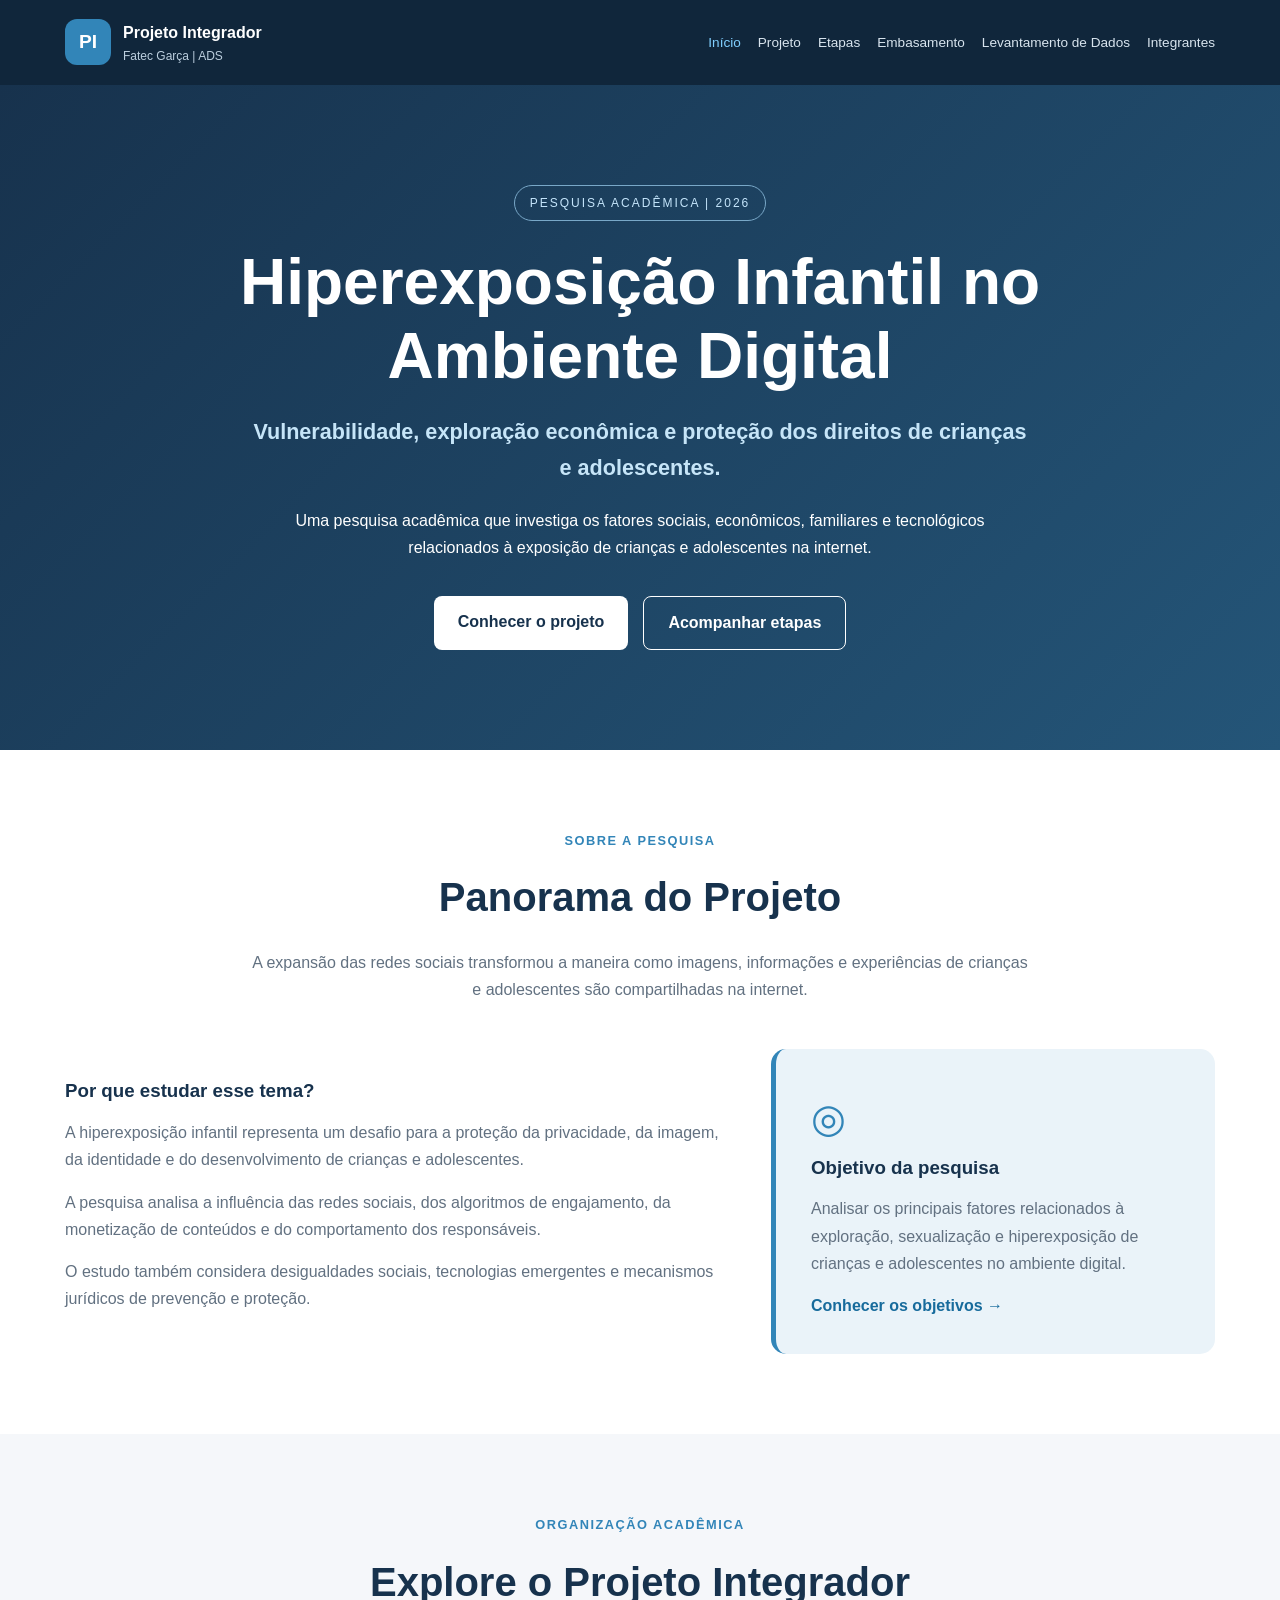
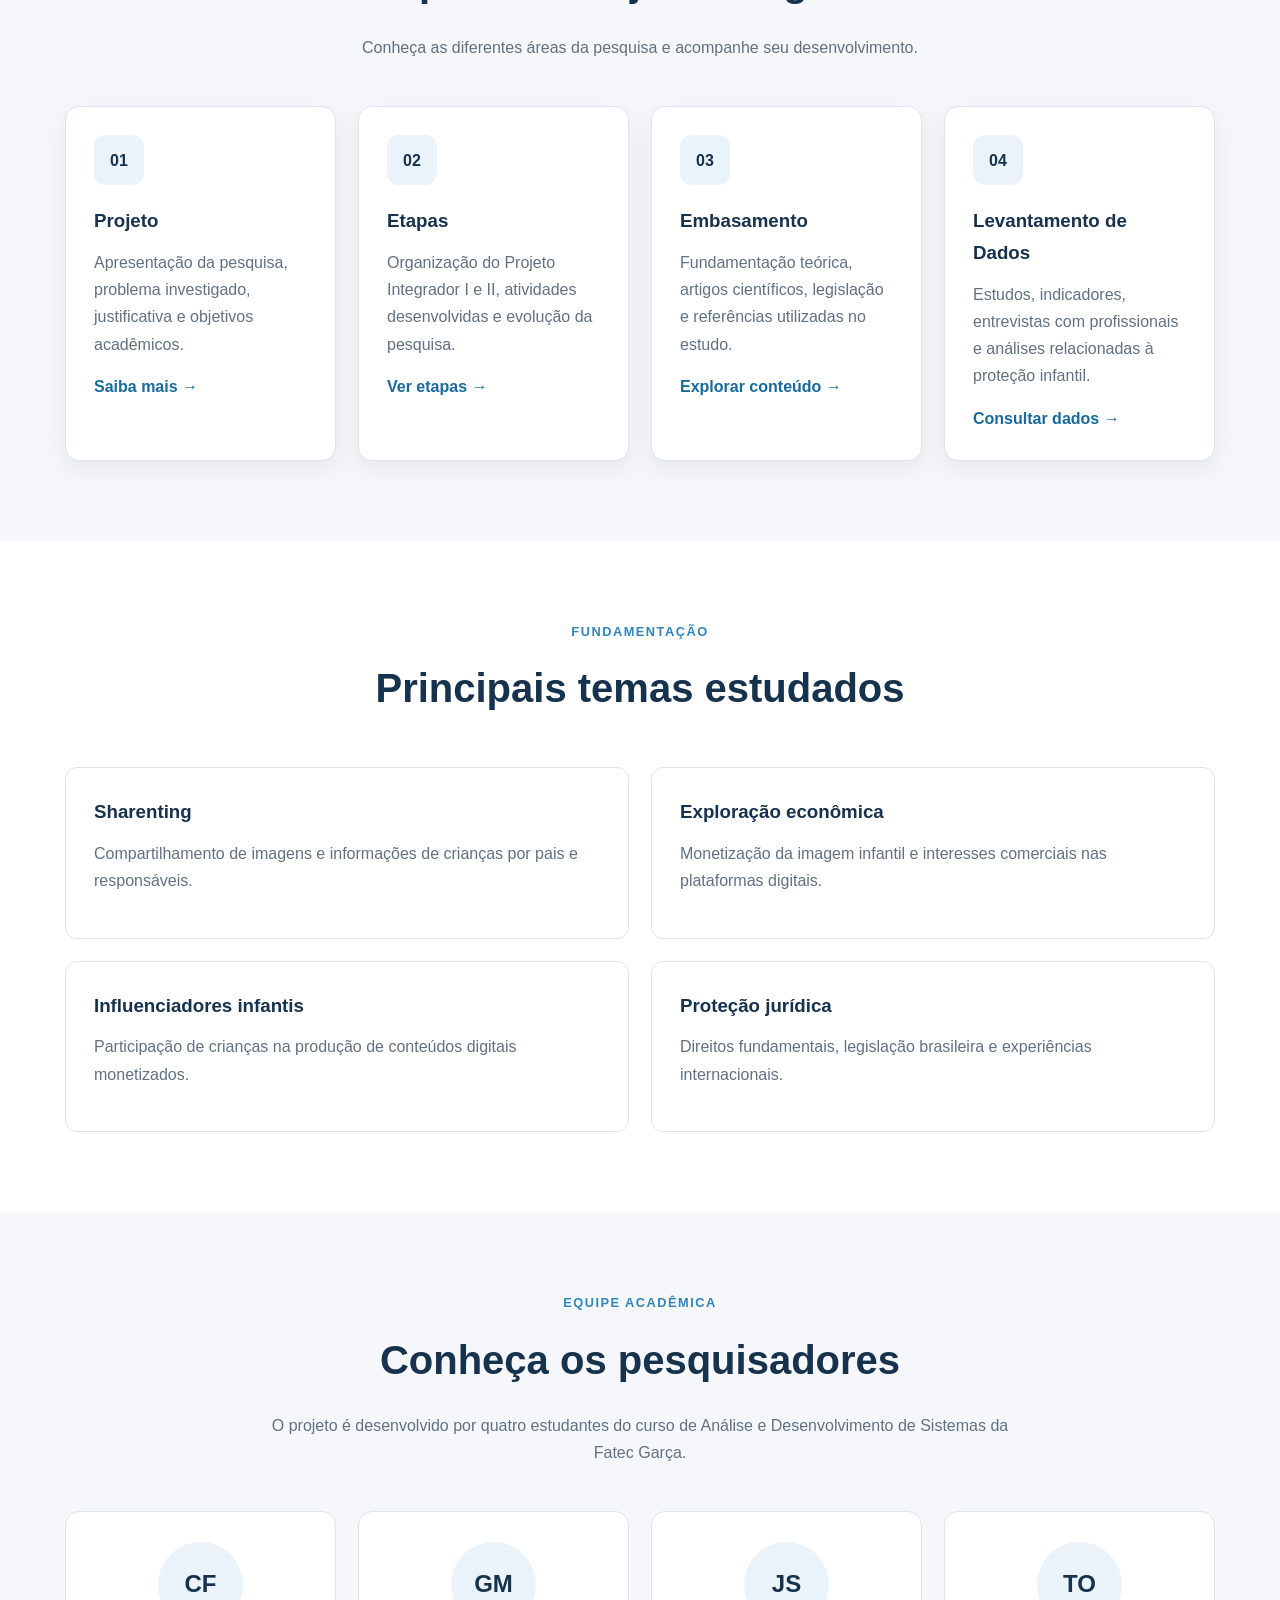
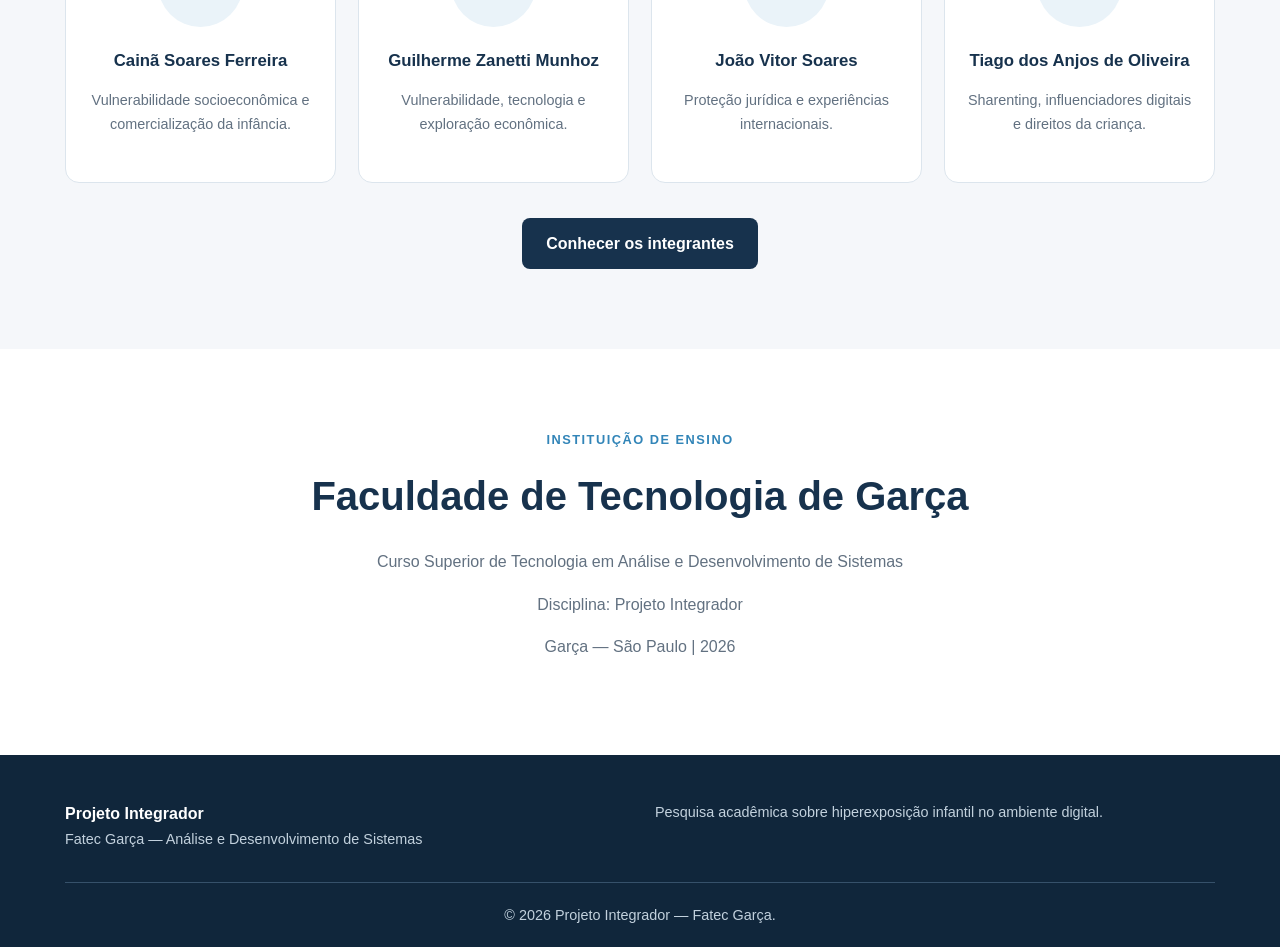
==== projeto-integrador/index.html @ b42295a3 "criação projeto PI" ====
<!DOCTYPE html>
<html lang="pt-BR">
<head>
    <meta charset="UTF-8">
    <meta name="viewport"
          content="width=device-width, initial-scale=1.0">

    <meta name="description"
          content="Projeto Integrador da Fatec Garça sobre hiperexposição infantil no ambiente digital, exploração econômica e proteção dos direitos de crianças e adolescentes.">

    <meta name="author"
          content="Grupo do Projeto Integrador - Fatec Garça">

    <title>Projeto Integrador | Fatec Garça</title>

    <link rel="stylesheet" href="css/estilo.css">
    <script src="js/script.js" defer></script>
</head>

<body>

    <!-- CABEÇALHO -->
    <header class="cabecalho">
        <div class="container cabecalho-conteudo">

            <a href="index.html" class="marca">
                <span class="marca-simbolo">PI</span>

                <span>
                    <strong>Projeto Integrador</strong>
                    <small>Fatec Garça | ADS</small>
                </span>
            </a>

            <button id="botao-menu"
                    class="botao-menu"
                    aria-label="Abrir menu"
                    aria-expanded="false"
                    aria-controls="menu-principal">
                ☰
            </button>

            <nav id="menu-principal"
                 class="navegacao"
                 aria-label="Navegação principal">

                <a href="index.html" class="ativo">Início</a>
                <a href="projeto.html">Projeto</a>
                <a href="etapas.html">Etapas</a>
                <a href="embasamento.html">Embasamento</a>
                <a href="dados.html">Levantamento de Dados</a>
                <a href="integrantes.html">Integrantes</a>

            </nav>
        </div>
    </header>

    <main>

        <!-- APRESENTAÇÃO PRINCIPAL -->
        <section class="hero">
            <div class="container hero-conteudo">

                <span class="etiqueta">
                    PESQUISA ACADÊMICA | 2026
                </span>

                <h1>
                    Hiperexposição Infantil
                    no Ambiente Digital
                </h1>

                <p class="hero-subtitulo">
                    Vulnerabilidade, exploração econômica
                    e proteção dos direitos de crianças
                    e adolescentes.
                </p>

                <p>
                    Uma pesquisa acadêmica que investiga
                    os fatores sociais, econômicos,
                    familiares e tecnológicos relacionados
                    à exposição de crianças e adolescentes
                    na internet.
                </p>

                <div class="hero-botoes">
                    <a href="projeto.html" class="botao botao-primario">
                        Conhecer o projeto
                    </a>

                    <a href="etapas.html" class="botao botao-secundario">
                        Acompanhar etapas
                    </a>
                </div>

            </div>
        </section>

        <!-- PANORAMA -->
        <section class="secao">
            <div class="container">

                <div class="secao-cabecalho">
                    <span class="secao-etiqueta">
                        SOBRE A PESQUISA
                    </span>

                    <h2>Panorama do Projeto</h2>

                    <p>
                        A expansão das redes sociais
                        transformou a maneira como imagens,
                        informações e experiências de
                        crianças e adolescentes são
                        compartilhadas na internet.
                    </p>
                </div>

                <div class="panorama">

                    <div class="panorama-texto">
                        <h3>Por que estudar esse tema?</h3>

                        <p>
                            A hiperexposição infantil
                            representa um desafio para a
                            proteção da privacidade,
                            da imagem, da identidade e
                            do desenvolvimento de crianças
                            e adolescentes.
                        </p>

                        <p>
                            A pesquisa analisa a influência
                            das redes sociais, dos algoritmos
                            de engajamento, da monetização
                            de conteúdos e do comportamento
                            dos responsáveis.
                        </p>

                        <p>
                            O estudo também considera
                            desigualdades sociais, tecnologias
                            emergentes e mecanismos jurídicos
                            de prevenção e proteção.
                        </p>
                    </div>

                    <aside class="destaque">
                        <span class="destaque-icone">◎</span>

                        <h3>Objetivo da pesquisa</h3>

                        <p>
                            Analisar os principais fatores
                            relacionados à exploração,
                            sexualização e hiperexposição
                            de crianças e adolescentes
                            no ambiente digital.
                        </p>

                        <a href="projeto.html">
                            Conhecer os objetivos →
                        </a>
                    </aside>

                </div>
            </div>
        </section>

        <!-- ÁREAS DO SITE -->
        <section class="secao secao-alternativa">
            <div class="container">

                <div class="secao-cabecalho">
                    <span class="secao-etiqueta">
                        ORGANIZAÇÃO ACADÊMICA
                    </span>

                    <h2>Explore o Projeto Integrador</h2>

                    <p>
                        Conheça as diferentes áreas
                        da pesquisa e acompanhe
                        seu desenvolvimento.
                    </p>
                </div>

                <div class="grade-cards">

                    <article class="card">
                        <div class="card-icone">01</div>

                        <h3>Projeto</h3>

                        <p>
                            Apresentação da pesquisa,
                            problema investigado,
                            justificativa e objetivos
                            acadêmicos.
                        </p>

                        <a href="projeto.html">
                            Saiba mais →
                        </a>
                    </article>

                    <article class="card">
                        <div class="card-icone">02</div>

                        <h3>Etapas</h3>

                        <p>
                            Organização do Projeto
                            Integrador I e II,
                            atividades desenvolvidas
                            e evolução da pesquisa.
                        </p>

                        <a href="etapas.html">
                            Ver etapas →
                        </a>
                    </article>

                    <article class="card">
                        <div class="card-icone">03</div>

                        <h3>Embasamento</h3>

                        <p>
                            Fundamentação teórica,
                            artigos científicos,
                            legislação e referências
                            utilizadas no estudo.
                        </p>

                        <a href="embasamento.html">
                            Explorar conteúdo →
                        </a>
                    </article>

                    <article class="card">
                        <div class="card-icone">04</div>

                        <h3>Levantamento de Dados</h3>

                        <p>
                            Estudos, indicadores,
                            entrevistas com profissionais
                            e análises relacionadas
                            à proteção infantil.
                        </p>

                        <a href="dados.html">
                            Consultar dados →
                        </a>
                    </article>

                </div>
            </div>
        </section>

        <!-- TEMAS DA PESQUISA -->
        <section class="secao">
            <div class="container">

                <div class="secao-cabecalho">
                    <span class="secao-etiqueta">
                        FUNDAMENTAÇÃO
                    </span>

                    <h2>Principais temas estudados</h2>
                </div>

                <div class="grade-temas">

                    <div class="tema">
                        <h3>Sharenting</h3>
                        <p>
                            Compartilhamento de imagens
                            e informações de crianças
                            por pais e responsáveis.
                        </p>
                    </div>

                    <div class="tema">
                        <h3>Exploração econômica</h3>
                        <p>
                            Monetização da imagem infantil
                            e interesses comerciais
                            nas plataformas digitais.
                        </p>
                    </div>

                    <div class="tema">
                        <h3>Influenciadores infantis</h3>
                        <p>
                            Participação de crianças
                            na produção de conteúdos
                            digitais monetizados.
                        </p>
                    </div>

                    <div class="tema">
                        <h3>Proteção jurídica</h3>
                        <p>
                            Direitos fundamentais,
                            legislação brasileira
                            e experiências internacionais.
                        </p>
                    </div>

                </div>
            </div>
        </section>

        <!-- INTEGRANTES -->
        <section class="secao secao-alternativa">
            <div class="container">

                <div class="secao-cabecalho">
                    <span class="secao-etiqueta">
                        EQUIPE ACADÊMICA
                    </span>

                    <h2>Conheça os pesquisadores</h2>

                    <p>
                        O projeto é desenvolvido por
                        quatro estudantes do curso
                        de Análise e Desenvolvimento
                        de Sistemas da Fatec Garça.
                    </p>
                </div>

                <div class="grade-integrantes">

                    <article class="integrante">
                        <div class="avatar">CF</div>
                        <h3>Cainã Soares Ferreira</h3>
                        <p>
                            Vulnerabilidade socioeconômica
                            e comercialização da infância.
                        </p>
                    </article>

                    <article class="integrante">
                        <div class="avatar">GM</div>
                        <h3>Guilherme Zanetti Munhoz</h3>
                        <p>
                            Vulnerabilidade, tecnologia
                            e exploração econômica.
                        </p>
                    </article>

                    <article class="integrante">
                        <div class="avatar">JS</div>
                        <h3>João Vitor Soares</h3>
                        <p>
                            Proteção jurídica e
                            experiências internacionais.
                        </p>
                    </article>

                    <article class="integrante">
                        <div class="avatar">TO</div>
                        <h3>Tiago dos Anjos de Oliveira</h3>
                        <p>
                            Sharenting, influenciadores
                            digitais e direitos da criança.
                        </p>
                    </article>

                </div>

                <div class="centro">
                    <a href="integrantes.html"
                       class="botao botao-escuro">
                        Conhecer os integrantes
                    </a>
                </div>

            </div>
        </section>

        <!-- INSTITUIÇÃO -->
        <section class="secao">
            <div class="container instituicao">

                <span class="secao-etiqueta">
                    INSTITUIÇÃO DE ENSINO
                </span>

                <h2>Faculdade de Tecnologia de Garça</h2>

                <p>
                    Curso Superior de Tecnologia em
                    Análise e Desenvolvimento de Sistemas
                </p>

                <p>
                    Disciplina: Projeto Integrador
                </p>

                <p>
                    Garça — São Paulo | 2026
                </p>

            </div>
        </section>

    </main>

    <!-- RODAPÉ -->
    <footer class="rodape">
        <div class="container rodape-conteudo">

            <div>
                <strong>Projeto Integrador</strong>
                <p>
                    Fatec Garça — Análise e
                    Desenvolvimento de Sistemas
                </p>
            </div>

            <div>
                <p>
                    Pesquisa acadêmica sobre
                    hiperexposição infantil
                    no ambiente digital.
                </p>
            </div>

        </div>

        <div class="container rodape-final">
            <p>
                © <span id="ano-atual">2026</span>
                Projeto Integrador — Fatec Garça.
            </p>
        </div>
    </footer>

</body>
</html>
---- projeto-integrador/css/estilo.css ----
/* =========================================
   PROJETO INTEGRADOR - FATEC GARÇA
   CSS PRINCIPAL
========================================= */

:root {
    --azul: #17324d;
    --azul-escuro: #10263b;
    --azul-claro: #eaf3f9;
    --destaque: #3285b8;
    --branco: #ffffff;
    --fundo: #f5f7fa;
    --texto: #253443;
    --cinza: #627181;
    --borda: #dce5ed;
    --sombra: 0 8px 25px rgba(0, 0, 0, .07);
}

* {
    margin: 0;
    padding: 0;
    box-sizing: border-box;
}

html {
    scroll-behavior: smooth;
}

body {
    font-family: Arial, Helvetica, sans-serif;
    background: var(--branco);
    color: var(--texto);
    line-height: 1.7;
}

a {
    text-decoration: none;
    color: inherit;
}

button {
    font: inherit;
}

.container {
    width: min(1150px, 92%);
    margin: 0 auto;
}

/* CABEÇALHO */

.cabecalho {
    background: var(--azul-escuro);
    color: var(--branco);
    position: sticky;
    top: 0;
    z-index: 100;
}

.cabecalho-conteudo {
    min-height: 85px;
    display: flex;
    align-items: center;
    justify-content: space-between;
    gap: 25px;
}

.marca {
    display: flex;
    align-items: center;
    gap: 12px;
}

.marca-simbolo {
    display: grid;
    place-items: center;
    width: 46px;
    height: 46px;
    background: var(--destaque);
    border-radius: 12px;
    font-weight: bold;
    font-size: 1.2rem;
}

.marca strong,
.marca small {
    display: block;
}

.marca small {
    color: #bbcede;
    font-size: .75rem;
}

.navegacao {
    display: flex;
    align-items: center;
    gap: 17px;
}

.navegacao a {
    font-size: .85rem;
    padding: 10px 0;
    color: #d8e4ee;
    transition: color .2s;
}

.navegacao a:hover,
.navegacao a.ativo {
    color: #80cfff;
}

.botao-menu {
    display: none;
    border: 0;
    background: transparent;
    color: white;
    font-size: 2rem;
    cursor: pointer;
}

/* HERO */

.hero {
    background: linear-gradient(
        135deg,
        #17324d,
        #245578
    );
    color: white;
    padding: 100px 0;
}

.hero-conteudo {
    max-width: 950px;
    text-align: center;
}

.etiqueta {
    display: inline-block;
    padding: 7px 15px;
    border: 1px solid #79a8c8;
    border-radius: 30px;
    color: #c5e5fb;
    font-size: .75rem;
    letter-spacing: 2px;
    margin-bottom: 25px;
}

.hero h1 {
    font-size: clamp(2.2rem, 5vw, 4rem);
    line-height: 1.15;
    margin-bottom: 20px;
}

.hero-subtitulo {
    font-size: 1.35rem;
    font-weight: bold;
    color: #c6e5f8;
    margin-bottom: 20px;
}

.hero p {
    max-width: 780px;
    margin: 0 auto 20px;
}

.hero-botoes {
    display: flex;
    justify-content: center;
    flex-wrap: wrap;
    gap: 15px;
    margin-top: 35px;
}

/* BOTÕES */

.botao {
    display: inline-block;
    padding: 12px 24px;
    border-radius: 8px;
    font-weight: bold;
    transition: .2s;
}

.botao:hover {
    transform: translateY(-3px);
}

.botao-primario {
    background: #ffffff;
    color: var(--azul);
}

.botao-secundario {
    border: 1px solid white;
    color: white;
}

.botao-escuro {
    background: var(--azul);
    color: white;
}

/* SEÇÕES */

.secao {
    padding: 80px 0;
}

.secao-alternativa {
    background: var(--fundo);
}

.secao-cabecalho {
    text-align: center;
    max-width: 780px;
    margin: 0 auto 45px;
}

.secao-etiqueta {
    display: block;
    color: var(--destaque);
    font-weight: bold;
    font-size: .8rem;
    letter-spacing: 1.5px;
    margin-bottom: 12px;
}

.secao h2 {
    color: var(--azul);
    font-size: clamp(1.8rem, 4vw, 2.5rem);
    margin-bottom: 18px;
}

.secao h3 {
    color: var(--azul);
    margin-bottom: 12px;
}

.secao p {
    color: var(--cinza);
    margin-bottom: 15px;
}

/* PANORAMA */

.panorama {
    display: grid;
    grid-template-columns: 1.5fr 1fr;
    gap: 40px;
    align-items: center;
}

.destaque {
    background: var(--azul-claro);
    padding: 35px;
    border-radius: 15px;
    border-left: 5px solid var(--destaque);
}

.destaque-icone {
    font-size: 2.5rem;
    color: var(--destaque);
}

.destaque a,
.card a {
    color: #176b9c;
    font-weight: bold;
}

/* CARDS */

.grade-cards {
    display: grid;
    grid-template-columns: repeat(4, 1fr);
    gap: 22px;
}

.card {
    background: white;
    border: 1px solid var(--borda);
    border-radius: 14px;
    padding: 28px;
    box-shadow: var(--sombra);
    transition: .2s;
}

.card:hover {
    transform: translateY(-5px);
}

.card-icone {
    display: grid;
    place-items: center;
    width: 50px;
    height: 50px;
    background: var(--azul-claro);
    color: var(--azul);
    border-radius: 12px;
    font-weight: bold;
    margin-bottom: 20px;
}

/* TEMAS */

.grade-temas {
    display: grid;
    grid-template-columns: repeat(2, 1fr);
    gap: 22px;
}

.tema {
    padding: 28px;
    border: 1px solid var(--borda);
    border-radius: 12px;
    background: white;
}

/* INTEGRANTES */

.grade-integrantes {
    display: grid;
    grid-template-columns: repeat(4, 1fr);
    gap: 22px;
}

.integrante {
    text-align: center;
    background: white;
    padding: 30px 20px;
    border-radius: 14px;
    border: 1px solid var(--borda);
}

.avatar {
    display: grid;
    place-items: center;
    width: 85px;
    height: 85px;
    margin: 0 auto 20px;
    background: var(--azul-claro);
    color: var(--azul);
    border-radius: 50%;
    font-size: 1.5rem;
    font-weight: bold;
}

.integrante h3 {
    font-size: 1.05rem;
}

.integrante p {
    font-size: .9rem;
}

.centro {
    text-align: center;
    margin-top: 35px;
}

/* INSTITUIÇÃO */

.instituicao {
    text-align: center;
}

/* RODAPÉ */

.rodape {
    background: var(--azul-escuro);
    color: white;
    padding: 45px 0 20px;
}

.rodape-conteudo {
    display: grid;
    grid-template-columns: 1fr 1fr;
    gap: 30px;
}

.rodape p {
    color: #c2d1dd;
    font-size: .9rem;
}

.rodape-final {
    border-top: 1px solid #36516a;
    margin-top: 30px;
    padding-top: 20px;
    text-align: center;
}

/* TABLETS */

@media (max-width: 1000px) {

    .botao-menu {
        display: block;
    }

    .navegacao {
        display: none;
        position: absolute;
        top: 85px;
        left: 0;
        right: 0;
        background: var(--azul-escuro);
        padding: 20px 4%;
        flex-direction: column;
        align-items: stretch;
    }

    .navegacao.aberto {
        display: flex;
    }

    .navegacao a {
        padding: 12px;
    }

    .grade-cards,
    .grade-integrantes {
        grid-template-columns: repeat(2, 1fr);
    }
}

/* CELULARES */

@media (max-width: 650px) {

    .hero {
        padding: 70px 0;
    }

    .hero-subtitulo {
        font-size: 1.1rem;
    }

    .secao {
        padding: 55px 0;
    }

    .panorama,
    .grade-cards,
    .grade-temas,
    .grade-integrantes,
    .rodape-conteudo {
        grid-template-columns: 1fr;
    }

    .destaque {
        padding: 25px;
    }

    .card,
    .tema {
        padding: 23px;
    }
}


/* =========================================
   PÁGINA PROJETO
========================================= */

/* TÍTULO INTERNO */

.pagina-hero {
    background: linear-gradient(
        135deg,
        #17324d,
        #245578
    );

    color: white;
    padding: 75px 0;
    text-align: center;
}

.pagina-hero h1 {
    font-size: clamp(2rem, 5vw, 3.2rem);
    margin-bottom: 15px;
}

.pagina-hero p {
    max-width: 700px;
    margin: 0 auto;
    color: #d5e5f0;
}

/* CONTEÚDO ACADÊMICO */

.conteudo-academico {
    max-width: 950px;
    margin: 0 auto;
}

.conteudo-academico h3 {
    font-size: 1.5rem;
    margin-bottom: 25px;
}

.conteudo-academico p {
    text-align: justify;
    margin-bottom: 20px;
    line-height: 1.9;
}

/* PROBLEMA DE PESQUISA */

.bloco-pesquisa {
    max-width: 950px;
    margin: 0 auto;
    padding: 40px;
    background: white;
    border-left: 5px solid var(--destaque);
    border-radius: 12px;
    box-shadow: var(--sombra);
}

.bloco-pesquisa p {
    color: var(--azul);
    font-size: 1.15rem;
    line-height: 1.9;
    font-weight: 500;
    margin: 0;
}

/* OBJETIVOS */

.objetivos-grid {
    display: grid;
    grid-template-columns: 1fr 1fr;
    gap: 25px;
}

.objetivo-card {
    background: white;
    padding: 35px;
    border: 1px solid var(--borda);
    border-radius: 14px;
    box-shadow: var(--sombra);
}

.objetivo-numero {
    display: inline-block;
    color: var(--destaque);
    font-size: 2rem;
    font-weight: bold;
    margin-bottom: 15px;
}

.objetivo-card h3 {
    margin-bottom: 18px;
}

.objetivo-card ul {
    padding-left: 22px;
}

.objetivo-card li {
    color: var(--cinza);
    margin-bottom: 12px;
    line-height: 1.7;
}

/* OBSERVAÇÃO */

.observacao-metodologia {
    margin-top: 25px;
    font-size: .9rem;
    font-style: italic;
    text-align: center;
}

/* RESPONSIVIDADE */

@media (max-width: 650px) {

    .pagina-hero {
        padding: 55px 0;
    }

    .conteudo-academico p {
        text-align: left;
    }

    .bloco-pesquisa {
        padding: 25px;
    }

    .bloco-pesquisa p {
        font-size: 1rem;
    }

    .objetivos-grid {
        grid-template-columns: 1fr;
    }

    .objetivo-card {
        padding: 25px;
    }
}


/* =========================================
   PÁGINA ETAPAS - PI 1 E PI 2
========================================= */

/* ABAS INTERATIVAS */

.abas-etapas {
    display: flex;
    justify-content: center;
    flex-wrap: wrap;
    gap: 15px;
    margin-bottom: 45px;
}

.aba-botao {
    padding: 15px 30px;
    border: 2px solid var(--borda);
    border-radius: 10px;
    background: white;
    color: var(--azul);
    font-weight: bold;
    cursor: pointer;
    transition: .2s;
}

.aba-botao:hover {
    border-color: var(--destaque);
}

.aba-botao.ativo {
    background: var(--azul);
    color: white;
    border-color: var(--azul);
}

.aba-botao:focus-visible {
    outline: 3px solid var(--destaque);
    outline-offset: 3px;
}

/* PAINÉIS */

.painel-etapa {
    animation: aparecer .3s ease;
}

.painel-etapa[hidden] {
    display: none;
}

@keyframes aparecer {
    from {
        opacity: 0;
        transform: translateY(8px);
    }

    to {
        opacity: 1;
        transform: translateY(0);
    }
}

/* INTRODUÇÃO DAS ETAPAS */

.etapa-introducao {
    max-width: 850px;
    margin-bottom: 40px;
}

.etapa-introducao h2 {
    margin-bottom: 15px;
}

/* CARDS */

.grade-etapas {
    display: grid;
    grid-template-columns: repeat(2, 1fr);
    gap: 25px;
}

.etapa-card {
    padding: 30px;
    background: white;
    border: 1px solid var(--borda);
    border-radius: 14px;
    box-shadow: var(--sombra);
}

.etapa-numero {
    display: inline-block;
    color: var(--destaque);
    font-size: 2rem;
    font-weight: bold;
    margin-bottom: 15px;
}

.etapa-card h3 {
    font-size: 1.2rem;
}

.etapa-status {
    display: inline-block;
    margin-top: 10px;
    padding: 7px 12px;
    background: #e7f4ed;
    color: #246343;
    border-radius: 6px;
    font-size: .8rem;
    font-weight: bold;
}

.etapa-status.planejado {
    background: #edf1f5;
    color: #4e6071;
}

/* DETALHES */

.etapa-detalhes {
    margin-top: 45px;
    padding: 35px;
    background: var(--azul-claro);
    border-radius: 14px;
}

.lista-etapas {
    padding-left: 22px;
    columns: 2;
    column-gap: 40px;
}

.lista-etapas li {
    margin-bottom: 14px;
    break-inside: avoid;
}

/* DOCUMENTOS */

.documentos-etapa {
    margin-top: 45px;
}

.documento-card {
    display: flex;
    justify-content: space-between;
    align-items: center;
    gap: 20px;
    margin-top: 20px;
    padding: 25px;
    background: white;
    border: 1px solid var(--borda);
    border-radius: 12px;
}

.documento-card p {
    margin: 5px 0 0;
}

.documento-situacao {
    color: var(--cinza);
    font-size: .85rem;
    white-space: nowrap;
}

/* LINKS */

.link-etapa {
    display: inline-block;
    margin-top: 10px;
    color: #176b9c;
    font-weight: bold;
}

.link-etapa:hover {
    text-decoration: underline;
}

/* RESPONSIVIDADE */

@media (max-width: 650px) {

    .abas-etapas {
        flex-direction: column;
    }

    .aba-botao {
        width: 100%;
    }

    .grade-etapas {
        grid-template-columns: 1fr;
    }

    .etapa-card,
    .etapa-detalhes {
        padding: 23px;
    }

    .lista-etapas {
        columns: 1;
    }

    .documento-card {
        flex-direction: column;
        align-items: flex-start;
    }

    .documento-situacao {
        white-space: normal;
    }
}


/* =========================================
   PÁGINA EMBASAMENTO TEÓRICO
========================================= */

/* CAMPO DE PESQUISA */

.pesquisa-embasamento {
    max-width: 650px;
    margin: 0 auto 25px;
}

.pesquisa-embasamento label {
    display: block;
    font-weight: bold;
    color: var(--azul);
    margin-bottom: 10px;
}

.pesquisa-embasamento input {
    width: 100%;
    padding: 15px 18px;
    border: 1px solid var(--borda);
    border-radius: 10px;
    font: inherit;
    background: white;
}

.pesquisa-embasamento input:focus {
    outline: 2px solid var(--destaque);
    outline-offset: 2px;
}

/* FILTROS */

.filtros-embasamento {
    display: flex;
    justify-content: center;
    flex-wrap: wrap;
    gap: 12px;
    margin-bottom: 40px;
}

.filtro-embasamento {
    padding: 10px 20px;
    background: white;
    border: 1px solid var(--borda);
    border-radius: 30px;
    color: var(--azul);
    cursor: pointer;
    font-weight: bold;
    transition: .2s;
}

.filtro-embasamento:hover {
    border-color: var(--destaque);
}

.filtro-embasamento.ativo {
    background: var(--azul);
    border-color: var(--azul);
    color: white;
}

/* CARDS DO EMBASAMENTO */

.grade-embasamento {
    display: grid;
    grid-template-columns: repeat(2, 1fr);
    gap: 25px;
}

.embasamento-card {
    display: flex;
    flex-direction: column;
    padding: 30px;
    background: white;
    border: 1px solid var(--borda);
    border-radius: 14px;
    box-shadow: var(--sombra);
    transition: transform .2s;
}

.embasamento-card:hover {
    transform: translateY(-4px);
}

.embasamento-card[hidden] {
    display: none;
}

.embasamento-categoria {
    display: inline-block;
    align-self: flex-start;
    padding: 6px 12px;
    background: var(--azul-claro);
    color: var(--azul);
    border-radius: 20px;
    font-size: .7rem;
    font-weight: bold;
    letter-spacing: 1px;
    margin-bottom: 20px;
}

.embasamento-card h3 {
    font-size: 1.25rem;
    line-height: 1.4;
    margin-bottom: 15px;
}

.embasamento-card p {
    margin-bottom: 15px;
}

.embasamento-autores {
    margin-top: auto;
    padding-top: 18px;
    border-top: 1px solid var(--borda);
    color: var(--cinza);
    font-size: .85rem;
}

.embasamento-responsavel {
    display: block;
    margin-top: 15px;
    color: var(--destaque);
    font-size: .85rem;
    font-weight: bold;
}

.sem-resultados {
    padding: 30px;
    text-align: center;
    color: var(--cinza);
}

.sem-resultados[hidden] {
    display: none;
}

/* REFERÊNCIAS */

.referencias-lista {
    max-width: 950px;
    margin: 0 auto;
}

.referencia-item {
    padding: 25px 0;
    border-bottom: 1px solid var(--borda);
}

.referencia-item h3 {
    font-size: 1.1rem;
    margin-bottom: 8px;
}

.referencia-item p {
    margin-bottom: 8px;
}

.referencia-item a {
    color: #176b9c;
    font-weight: bold;
}

.referencia-item a:hover {
    text-decoration: underline;
}

/* RESPONSIVIDADE */

@media (max-width: 650px) {

    .grade-embasamento {
        grid-template-columns: 1fr;
    }

    .embasamento-card {
        padding: 23px;
    }

    .filtros-embasamento {
        justify-content: flex-start;
    }

    .filtro-embasamento {
        padding: 9px 14px;
        font-size: .85rem;
    }
}
 
/* =========================================
   PÁGINA LEVANTAMENTO DE DADOS
========================================= */

/* INDICADORES */

.grade-indicadores {
    display: grid;
    grid-template-columns: repeat(3, 1fr);
    gap: 25px;
}

.indicador-card {
    padding: 30px;
    background: white;
    border: 1px solid var(--borda);
    border-radius: 14px;
    box-shadow: var(--sombra);
}

.indicador-valor {
    display: block;
    color: var(--destaque);
    font-size: 2.7rem;
    font-weight: bold;
    margin-bottom: 15px;
}

.indicador-card h3 {
    font-size: 1.1rem;
}

.indicador-card small {
    color: var(--cinza);
}

/* NOTAS CIENTÍFICAS */

.nota-cientifica {
    margin-top: 30px;
    padding: 20px;
    background: var(--azul-claro);
    border-left: 4px solid var(--destaque);
    border-radius: 8px;
    font-size: .9rem;
}

/* GRÁFICO */

.grafico-container {
    max-width: 950px;
    margin: 0 auto;
    padding: 35px;
    background: white;
    border: 1px solid var(--borda);
    border-radius: 15px;
    box-shadow: var(--sombra);
}

.grafico-container h3 {
    margin-bottom: 30px;
}

.grafico-item {
    margin-bottom: 30px;
}

.grafico-texto {
    display: flex;
    justify-content: space-between;
    gap: 15px;
    margin-bottom: 10px;
}

.grafico-texto strong {
    color: var(--azul);
}

.grafico-trilha {
    width: 100%;
    height: 24px;
    background: #e6edf3;
    border-radius: 20px;
    overflow: hidden;
}

.grafico-barra {
    width: 0;
    height: 100%;
    background: linear-gradient(
        90deg,
        var(--destaque),
        var(--azul)
    );
    border-radius: 20px;
    transition: width 1s ease;
}

.grafico-fonte {
    font-size: .85rem;
    margin-top: 20px;
}

/* TABELA */

.tabela-responsiva {
    overflow-x: auto;
    border: 1px solid var(--borda);
    border-radius: 12px;
}

.tabela-dados {
    width: 100%;
    min-width: 650px;
    border-collapse: collapse;
}

.tabela-dados caption {
    padding: 15px;
    font-weight: bold;
    text-align: left;
}

.tabela-dados th,
.tabela-dados td {
    padding: 18px;
    text-align: left;
    border-bottom: 1px solid var(--borda);
}

.tabela-dados th {
    background: var(--azul);
    color: white;
}

.tabela-dados tbody tr:nth-child(even) {
    background: var(--fundo);
}

/* FILTROS DAS ENTREVISTAS */

.filtros-entrevistas {
    display: flex;
    justify-content: center;
    flex-wrap: wrap;
    gap: 12px;
    margin-bottom: 35px;
}

.filtro-entrevista {
    padding: 11px 20px;
    border: 1px solid var(--borda);
    border-radius: 25px;
    background: white;
    color: var(--azul);
    font-weight: bold;
    cursor: pointer;
}

.filtro-entrevista:hover {
    border-color: var(--destaque);
}

.filtro-entrevista.ativo {
    background: var(--azul);
    border-color: var(--azul);
    color: white;
}

/* CARDS DAS ENTREVISTAS */

.grade-entrevistas {
    display: grid;
    grid-template-columns: repeat(3, 1fr);
    gap: 25px;
}

.entrevista-card {
    padding: 28px;
    background: white;
    border: 1px solid var(--borda);
    border-radius: 14px;
    box-shadow: var(--sombra);
}

.entrevista-card[hidden] {
    display: none;
}

.entrevista-tipo {
    display: block;
    color: var(--destaque);
    font-size: .75rem;
    font-weight: bold;
    letter-spacing: 1px;
    margin-bottom: 15px;
}

.entrevista-card h4 {
    margin: 20px 0 10px;
    color: var(--azul);
}

.entrevista-card ul {
    padding-left: 20px;
}

.entrevista-card li {
    margin-bottom: 8px;
    color: var(--cinza);
}

.entrevista-situacao {
    margin-top: 25px;
    padding-top: 15px;
    border-top: 1px solid var(--borda);
    font-size: .85rem;
    font-weight: bold;
}

/* RESULTADOS */

.resultados-pendentes {
    max-width: 750px;
    margin: 0 auto;
    padding: 45px;
    background: var(--fundo);
    border: 1px dashed var(--borda);
    border-radius: 15px;
    text-align: center;
}

.resultados-icone {
    font-size: 3rem;
    margin-bottom: 20px;
}

.resultados-pendentes .botao {
    margin-top: 15px;
}

/* RESPONSIVIDADE */

@media (max-width: 1000px) {

    .grade-indicadores,
    .grade-entrevistas {
        grid-template-columns: repeat(2, 1fr);
    }
}

@media (max-width: 650px) {

    .grade-indicadores,
    .grade-entrevistas {
        grid-template-columns: 1fr;
    }

    .indicador-card,
    .entrevista-card,
    .grafico-container {
        padding: 23px;
    }

    .indicador-valor {
        font-size: 2.3rem;
    }

    .grafico-texto {
        font-size: .9rem;
    }

    .resultados-pendentes {
        padding: 25px;
    }
}


/* ==========================================
   FICHA DE IDENTIFICAÇÃO DA ENTREVISTA
========================================== */

.ficha-entrevista {
    margin: 20px 0;
    padding: 20px;
    background: var(--azul-claro);
    border: 1px solid var(--borda);
    border-radius: 10px;
}

.ficha-entrevista h4 {
    color: var(--azul);
    margin: 0 0 15px;
    font-size: 1rem;
}

.ficha-entrevista dl {
    display: grid;
    grid-template-columns: 110px minmax(0, 1fr);
    gap: 10px;
    font-size: .9rem;
    line-height: 1.6;
}

.ficha-entrevista dt {
    font-weight: 700;
    color: var(--azul);
}

.ficha-entrevista dd {
    margin: 0;
    overflow-wrap: anywhere;
}

/* ==========================================
   ANÁLISE EXPANSÍVEL DA ENTREVISTA
========================================== */

.entrevista-detalhes {
    margin-top: 20px;
    border: 1px solid var(--borda);
    border-radius: 10px;
    overflow: hidden;
}

.entrevista-detalhes summary {
    padding: 15px;
    background: var(--azul-claro);
    color: var(--azul);
    font-weight: 700;
    cursor: pointer;
    transition: background .2s;
}

.entrevista-detalhes summary:hover {
    background: #dcecf6;
}

.entrevista-detalhes summary:focus-visible {
    outline: 3px solid var(--destaque);
    outline-offset: -3px;
}

.entrevista-conteudo {
    padding: 20px;
}

.entrevista-conteudo h4 {
    color: var(--azul);
    margin: 20px 0 10px;
    font-size: 1rem;
}

.entrevista-conteudo h4:first-child {
    margin-top: 0;
}

.entrevista-conteudo p {
    font-size: .9rem;
    line-height: 1.7;
    margin-bottom: 15px;
}

/* ==========================================
   ANÁLISE DOS RESULTADOS
========================================== */

.analise-pesquisa {
    max-width: 950px;
    margin: 0 auto;
    padding: 35px;
    background: var(--branco);
    border: 1px solid var(--borda);
    border-radius: 14px;
    box-shadow: var(--sombra);
}

.analise-pesquisa h3 {
    color: var(--azul);
    font-size: 1.3rem;
    margin-bottom: 20px;
}

.analise-pesquisa p {
    line-height: 1.8;
    margin-bottom: 16px;
}

/* ==========================================
   RESPONSIVIDADE
========================================== */

@media (max-width: 650px) {

    .ficha-entrevista {
        padding: 16px;
    }

    .ficha-entrevista dl {
        grid-template-columns: 1fr;
        gap: 4px;
    }

    .ficha-entrevista dd {
        margin-bottom: 10px;
    }

    .entrevista-conteudo {
        padding: 15px;
    }

    .analise-pesquisa {
        padding: 23px;
    }

    .analise-pesquisa h3 {
        font-size: 1.15rem;
    }

}
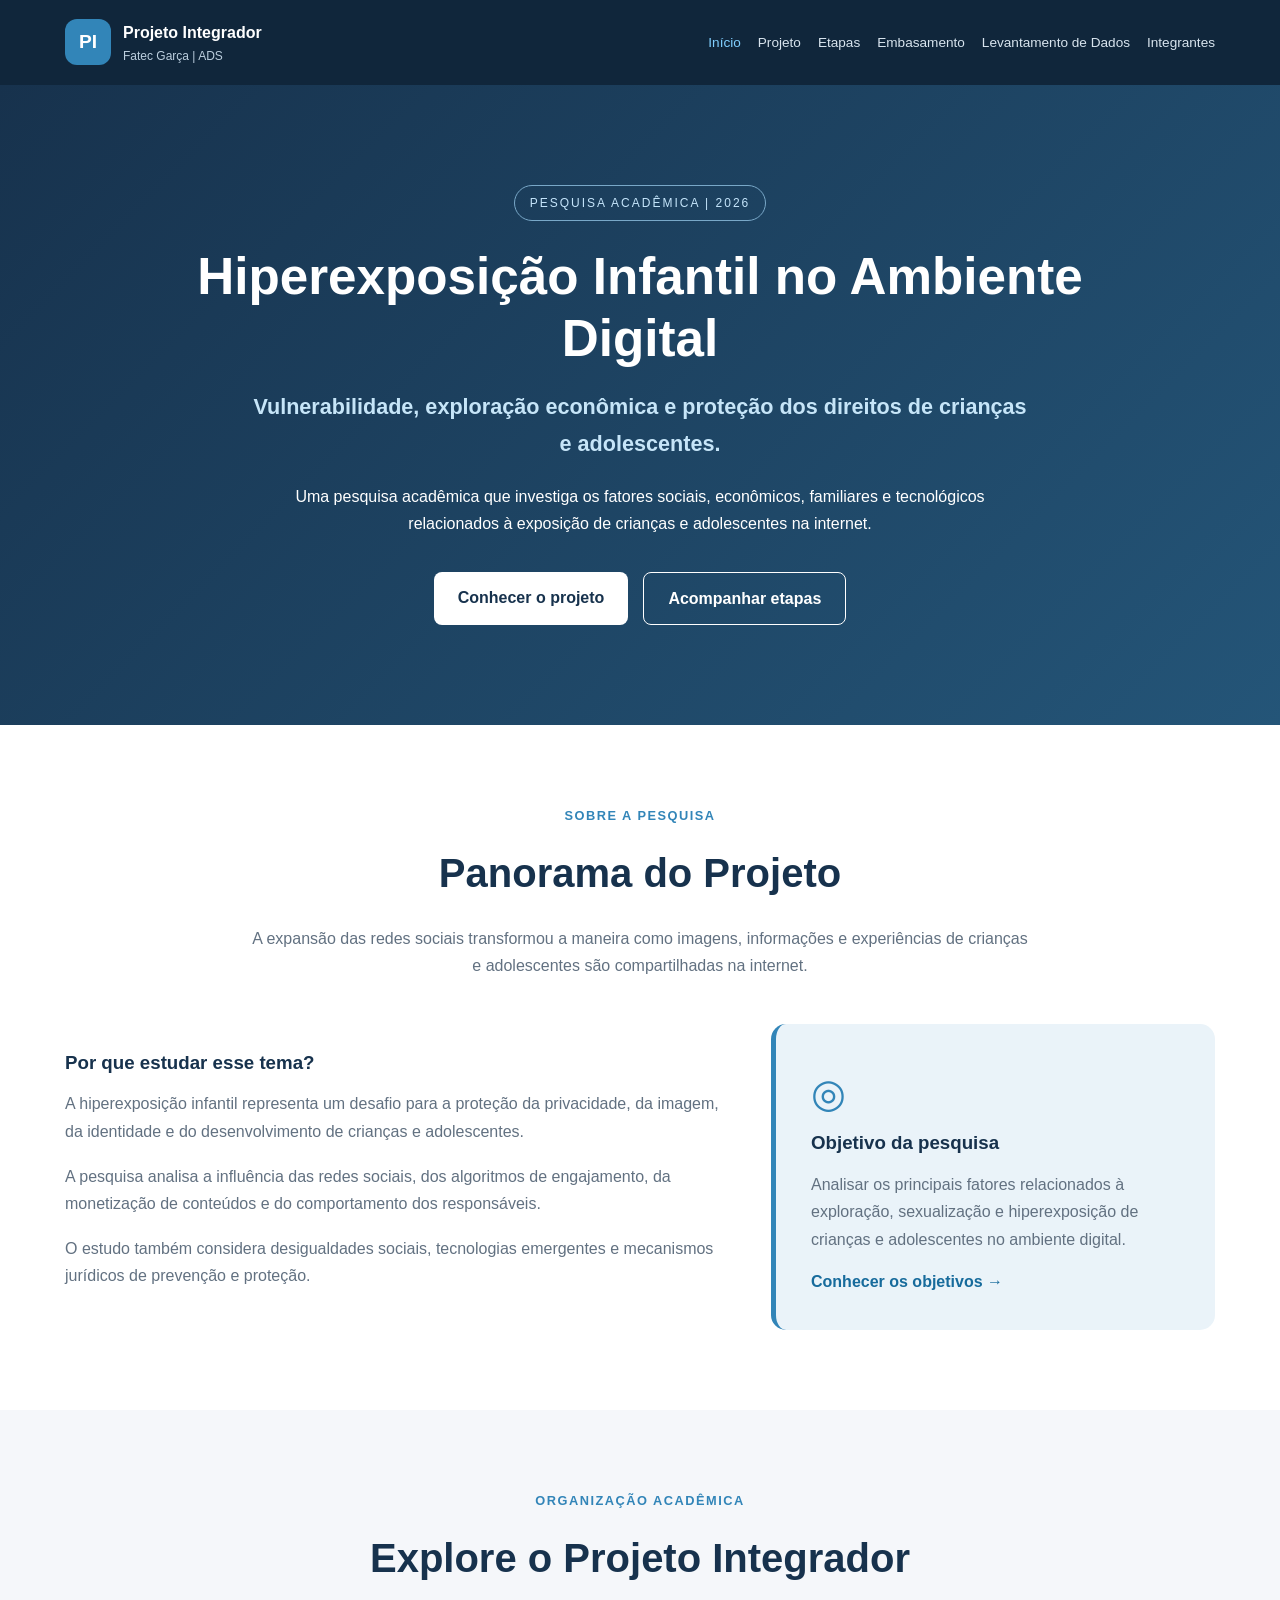
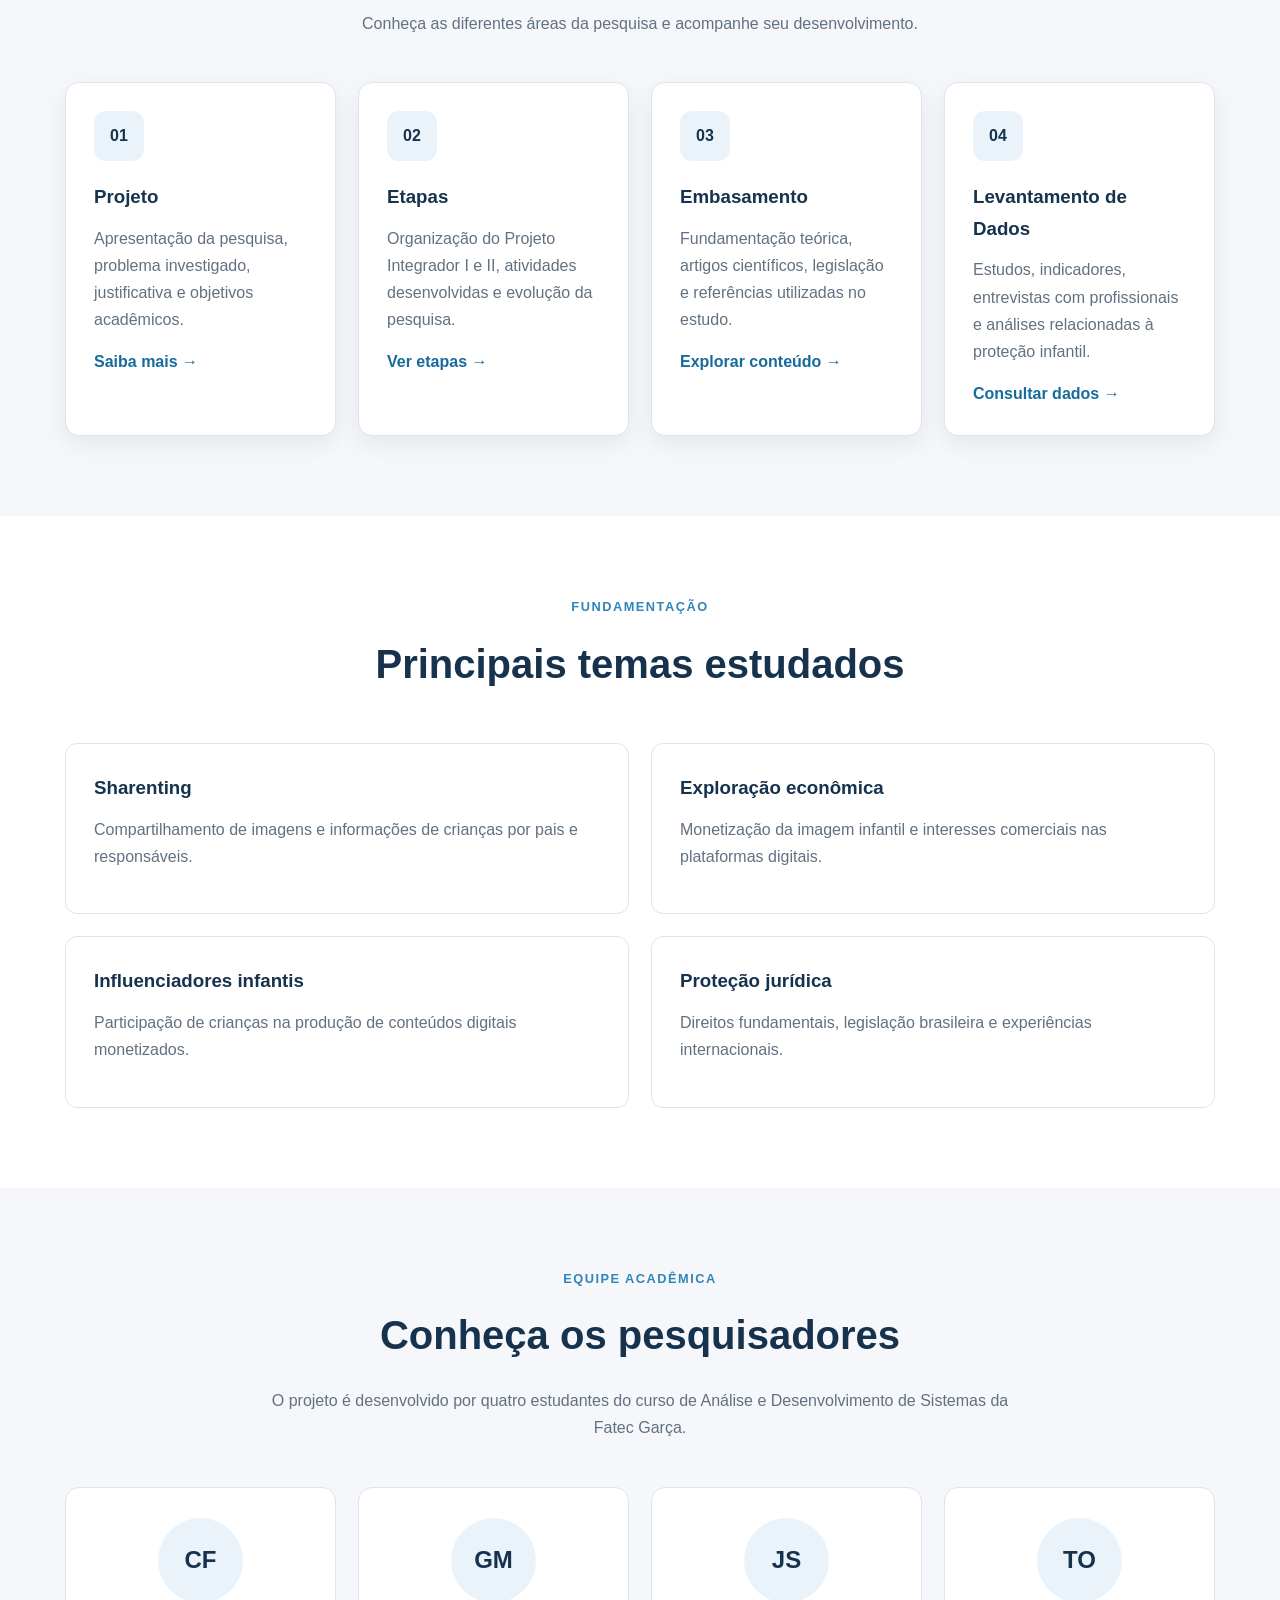
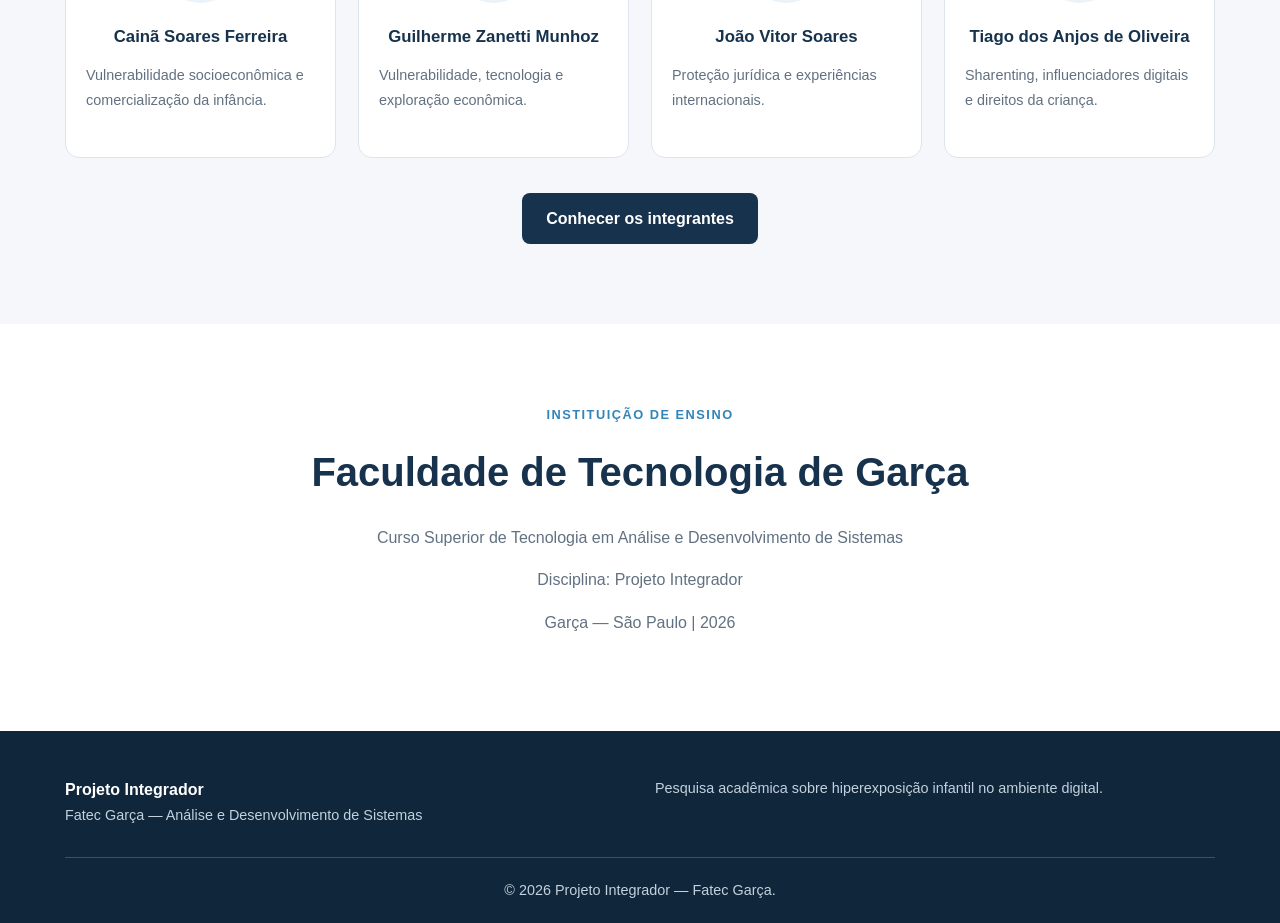
==== commit da40116a: "MELHORIAS" ====
--- a/projeto-integrador/index.html
+++ b/projeto-integrador/index.html
@@ -1,4 +1,3 @@
-
 <!DOCTYPE html>
 <html lang="pt-BR">
 <head>
@@ -444,4 +443,4 @@
     </footer>
 
 </body>
-</html>
+</html>
--- a/projeto-integrador/css/estilo.css
+++ b/projeto-integrador/css/estilo.css
@@ -1,9 +1,10 @@
 
-/* =========================================
+/* ==========================================
    PROJETO INTEGRADOR - FATEC GARÇA
-   CSS PRINCIPAL
-========================================= */
-
+   CSS PRINCIPAL - VERSÃO CORRIGIDA
+========================================== */
+
+/* CONFIGURAÇÕES GERAIS */
 :root {
     --azul: #17324d;
     --azul-escuro: #10263b;
@@ -43,13 +44,30 @@
     font: inherit;
 }
 
+img {
+    max-width: 100%;
+    height: auto;
+}
+
+[hidden] {
+    display: none !important;
+}
+
 .container {
     width: min(1150px, 92%);
     margin: 0 auto;
 }
 
-/* CABEÇALHO */
-
+a:focus-visible,
+button:focus-visible,
+input:focus-visible {
+    outline: 3px solid var(--destaque);
+    outline-offset: 3px;
+}
+
+/* ==========================================
+   CABEÇALHO
+========================================== */
 .cabecalho {
     background: var(--azul-escuro);
     color: var(--branco);
@@ -120,15 +138,20 @@
     cursor: pointer;
 }
 
-/* HERO */
-
-.hero {
+/* ==========================================
+   HERO - TODAS AS PÁGINAS
+========================================== */
+.hero,
+.pagina-hero {
     background: linear-gradient(
         135deg,
         #17324d,
         #245578
     );
     color: white;
+}
+
+.hero {
     padding: 100px 0;
 }
 
@@ -148,9 +171,11 @@
     margin-bottom: 25px;
 }
 
-.hero h1 {
-    font-size: clamp(2.2rem, 5vw, 4rem);
-    line-height: 1.15;
+/* TÍTULOS PADRONIZADOS */
+.hero h1,
+.pagina-hero h1 {
+    font-size: clamp(2rem, 5vw, 3.2rem);
+    line-height: 1.2;
     margin-bottom: 20px;
 }
 
@@ -174,8 +199,20 @@
     margin-top: 35px;
 }
 
-/* BOTÕES */
-
+.pagina-hero {
+    padding: 75px 0;
+    text-align: center;
+}
+
+.pagina-hero p {
+    max-width: 700px;
+    margin: 0 auto;
+    color: #d5e5f0;
+}
+
+/* ==========================================
+   BOTÕES
+========================================== */
 .botao {
     display: inline-block;
     padding: 12px 24px;
@@ -189,7 +226,7 @@
 }
 
 .botao-primario {
-    background: #ffffff;
+    background: white;
     color: var(--azul);
 }
 
@@ -203,8 +240,9 @@
     color: white;
 }
 
-/* SEÇÕES */
-
+/* ==========================================
+   SEÇÕES
+========================================== */
 .secao {
     padding: 80px 0;
 }
@@ -244,8 +282,18 @@
     margin-bottom: 15px;
 }
 
-/* PANORAMA */
-
+.centro {
+    text-align: center;
+    margin-top: 35px;
+}
+
+.instituicao {
+    text-align: center;
+}
+
+/* ==========================================
+   PANORAMA
+========================================== */
 .panorama {
     display: grid;
     grid-template-columns: 1.5fr 1fr;
@@ -266,13 +314,24 @@
 }
 
 .destaque a,
-.card a {
+.card a,
+.panorama-texto a {
     color: #176b9c;
     font-weight: bold;
 }
 
-/* CARDS */
-
+.panorama-texto {
+    max-width: 950px;
+    margin: 0 auto;
+}
+
+.panorama-texto p {
+    margin-bottom: 18px;
+}
+
+/* ==========================================
+   CARDS
+========================================== */
 .grade-cards {
     display: grid;
     grid-template-columns: repeat(4, 1fr);
@@ -304,8 +363,6 @@
     margin-bottom: 20px;
 }
 
-/* TEMAS */
-
 .grade-temas {
     display: grid;
     grid-template-columns: repeat(2, 1fr);
@@ -319,8 +376,9 @@
     background: white;
 }
 
-/* INTEGRANTES */
-
+/* ==========================================
+   INTEGRANTES
+========================================== */
 .grade-integrantes {
     display: grid;
     grid-template-columns: repeat(4, 1fr);
@@ -333,6 +391,22 @@
     padding: 30px 20px;
     border-radius: 14px;
     border: 1px solid var(--borda);
+}
+
+.foto-integrante-container {
+    width: 112px;
+    height: 112px;
+    margin: 0 auto 22px;
+    display: grid;
+    place-items: center;
+}
+
+.foto-integrante {
+    width: 112px;
+    height: 112px;
+    object-fit: cover;
+    border-radius: 50%;
+    border: 3px solid var(--azul-claro);
 }
 
 .avatar {
@@ -348,27 +422,785 @@
     font-weight: bold;
 }
 
+.foto-integrante-container .avatar {
+    width: 112px;
+    height: 112px;
+    margin: 0;
+}
+
 .integrante h3 {
     font-size: 1.05rem;
 }
 
 .integrante p {
     font-size: .9rem;
-}
-
-.centro {
+    text-align: left;
+}
+
+.integrante p strong {
+    color: var(--azul);
+}
+
+/* ==========================================
+   PÁGINA PROJETO
+========================================== */
+.conteudo-academico {
+    max-width: 950px;
+    margin: 0 auto;
+}
+
+.conteudo-academico h3 {
+    font-size: 1.5rem;
+    margin-bottom: 25px;
+}
+
+.conteudo-academico p {
+    text-align: justify;
+    margin-bottom: 20px;
+    line-height: 1.9;
+}
+
+.bloco-pesquisa {
+    max-width: 950px;
+    margin: 0 auto;
+    padding: 40px;
+    background: white;
+    border-left: 5px solid var(--destaque);
+    border-radius: 12px;
+    box-shadow: var(--sombra);
+}
+
+.bloco-pesquisa p {
+    color: var(--azul);
+    font-size: 1.15rem;
+    line-height: 1.9;
+    font-weight: 500;
+    margin: 0;
+}
+
+.objetivos-grid {
+    display: grid;
+    grid-template-columns: 1fr 1fr;
+    gap: 25px;
+}
+
+.objetivo-card {
+    background: white;
+    padding: 35px;
+    border: 1px solid var(--borda);
+    border-radius: 14px;
+    box-shadow: var(--sombra);
+}
+
+.objetivo-numero {
+    display: inline-block;
+    color: var(--destaque);
+    font-size: 2rem;
+    font-weight: bold;
+    margin-bottom: 15px;
+}
+
+.objetivo-card h3 {
+    margin-bottom: 18px;
+}
+
+.objetivo-card ul {
+    padding-left: 22px;
+}
+
+.objetivo-card li {
+    color: var(--cinza);
+    margin-bottom: 12px;
+    line-height: 1.7;
+}
+
+.observacao-metodologia {
+    margin-top: 25px;
+    font-size: .9rem;
+    font-style: italic;
     text-align: center;
-    margin-top: 35px;
-}
-
-/* INSTITUIÇÃO */
-
-.instituicao {
+}
+
+/* ==========================================
+   PÁGINA ETAPAS - PI I E PI II
+========================================== */
+.abas-etapas {
+    display: flex;
+    justify-content: center;
+    flex-wrap: wrap;
+    gap: 15px;
+    margin-bottom: 45px;
+}
+
+.aba-botao {
+    padding: 15px 30px;
+    border: 2px solid var(--borda);
+    border-radius: 10px;
+    background: white;
+    color: var(--azul);
+    font-weight: bold;
+    cursor: pointer;
+    transition: .2s;
+}
+
+.aba-botao:hover {
+    border-color: var(--destaque);
+}
+
+.aba-botao.ativo {
+    background: var(--azul);
+    color: white;
+    border-color: var(--azul);
+}
+
+.painel-etapa {
+    animation: aparecer .3s ease;
+}
+
+.painel-etapa[hidden] {
+    display: none;
+}
+
+@keyframes aparecer {
+    from {
+        opacity: 0;
+        transform: translateY(8px);
+    }
+
+    to {
+        opacity: 1;
+        transform: translateY(0);
+    }
+}
+
+.etapa-introducao {
+    max-width: 850px;
+    margin-bottom: 40px;
+}
+
+.etapa-introducao h2 {
+    margin-bottom: 15px;
+}
+
+.grade-etapas {
+    display: grid;
+    grid-template-columns: repeat(2, 1fr);
+    gap: 25px;
+}
+
+.etapa-card {
+    padding: 30px;
+    background: white;
+    border: 1px solid var(--borda);
+    border-radius: 14px;
+    box-shadow: var(--sombra);
+}
+
+.etapa-numero {
+    display: inline-block;
+    color: var(--destaque);
+    font-size: 2rem;
+    font-weight: bold;
+    margin-bottom: 15px;
+}
+
+.etapa-card h3 {
+    font-size: 1.2rem;
+}
+
+.etapa-status {
+    display: inline-block;
+    margin-top: 10px;
+    padding: 7px 12px;
+    background: #e7f4ed;
+    color: #246343;
+    border-radius: 6px;
+    font-size: .8rem;
+    font-weight: bold;
+}
+
+.etapa-status.planejado {
+    background: #edf1f5;
+    color: #4e6071;
+}
+
+.etapa-detalhes {
+    margin-top: 45px;
+    padding: 35px;
+    background: var(--azul-claro);
+    border-radius: 14px;
+}
+
+.lista-etapas {
+    padding-left: 22px;
+    columns: 2;
+    column-gap: 40px;
+}
+
+.lista-etapas li {
+    margin-bottom: 14px;
+    break-inside: avoid;
+}
+
+.documentos-etapa {
+    margin-top: 45px;
+}
+
+.documento-card {
+    display: flex;
+    justify-content: space-between;
+    align-items: center;
+    gap: 20px;
+    margin-top: 20px;
+    padding: 25px;
+    background: white;
+    border: 1px solid var(--borda);
+    border-radius: 12px;
+}
+
+.documento-card p {
+    margin: 5px 0 0;
+}
+
+.documento-situacao {
+    color: var(--cinza);
+    font-size: .85rem;
+    white-space: nowrap;
+}
+
+.link-etapa {
+    display: inline-block;
+    margin-top: 10px;
+    color: #176b9c;
+    font-weight: bold;
+}
+
+.link-etapa:hover {
+    text-decoration: underline;
+}
+
+/* ==========================================
+   EMBASAMENTO TEÓRICO
+========================================== */
+.pesquisa-embasamento {
+    max-width: 650px;
+    margin: 0 auto 25px;
+}
+
+.pesquisa-embasamento label {
+    display: block;
+    font-weight: bold;
+    color: var(--azul);
+    margin-bottom: 10px;
+}
+
+.pesquisa-embasamento input {
+    width: 100%;
+    padding: 15px 18px;
+    border: 1px solid var(--borda);
+    border-radius: 10px;
+    font: inherit;
+    background: white;
+}
+
+.filtros-embasamento {
+    display: flex;
+    justify-content: center;
+    flex-wrap: wrap;
+    gap: 12px;
+    margin-bottom: 40px;
+}
+
+.filtro-embasamento {
+    padding: 10px 20px;
+    background: white;
+    border: 1px solid var(--borda);
+    border-radius: 30px;
+    color: var(--azul);
+    cursor: pointer;
+    font-weight: bold;
+    transition: .2s;
+}
+
+.filtro-embasamento:hover {
+    border-color: var(--destaque);
+}
+
+.filtro-embasamento.ativo {
+    background: var(--azul);
+    border-color: var(--azul);
+    color: white;
+}
+
+.grade-embasamento {
+    display: grid;
+    grid-template-columns: repeat(2, 1fr);
+    gap: 25px;
+}
+
+.embasamento-card {
+    display: flex;
+    flex-direction: column;
+    padding: 30px;
+    background: white;
+    border: 1px solid var(--borda);
+    border-radius: 14px;
+    box-shadow: var(--sombra);
+    transition: transform .2s;
+}
+
+.embasamento-card:hover {
+    transform: translateY(-4px);
+}
+
+.embasamento-card[hidden] {
+    display: none;
+}
+
+.embasamento-categoria {
+    display: inline-block;
+    align-self: flex-start;
+    padding: 6px 12px;
+    background: var(--azul-claro);
+    color: var(--azul);
+    border-radius: 20px;
+    font-size: .7rem;
+    font-weight: bold;
+    letter-spacing: 1px;
+    margin-bottom: 20px;
+}
+
+.embasamento-card h3 {
+    font-size: 1.25rem;
+    line-height: 1.4;
+    margin-bottom: 15px;
+}
+
+.embasamento-card p {
+    margin-bottom: 15px;
+}
+
+.embasamento-autores {
+    margin-top: auto;
+    padding-top: 18px;
+    border-top: 1px solid var(--borda);
+    color: var(--cinza);
+    font-size: .85rem;
+}
+
+.embasamento-responsavel {
+    display: block;
+    margin-top: 15px;
+    color: var(--destaque);
+    font-size: .85rem;
+    font-weight: bold;
+}
+
+.sem-resultados {
+    padding: 30px;
     text-align: center;
-}
-
-/* RODAPÉ */
-
+    color: var(--cinza);
+}
+
+.sem-resultados[hidden] {
+    display: none;
+}
+
+.referencias-lista {
+    max-width: 950px;
+    margin: 0 auto;
+}
+
+.referencia-item {
+    padding: 25px 0;
+    border-bottom: 1px solid var(--borda);
+}
+
+.referencia-item h3 {
+    font-size: 1.1rem;
+    margin-bottom: 8px;
+}
+
+.referencia-item p {
+    margin-bottom: 8px;
+}
+
+.referencia-item a {
+    color: #176b9c;
+    font-weight: bold;
+}
+
+.referencia-item a:hover {
+    text-decoration: underline;
+}
+
+/* ==========================================
+   LEVANTAMENTO DE DADOS
+========================================== */
+.grade-indicadores {
+    display: grid;
+    grid-template-columns: repeat(3, 1fr);
+    gap: 25px;
+}
+
+.indicador-card {
+    padding: 30px;
+    background: white;
+    border: 1px solid var(--borda);
+    border-radius: 14px;
+    box-shadow: var(--sombra);
+}
+
+.indicador-valor {
+    display: block;
+    color: var(--destaque);
+    font-size: 2.7rem;
+    font-weight: bold;
+    margin-bottom: 15px;
+}
+
+.indicador-card h3 {
+    font-size: 1.1rem;
+}
+
+.indicador-card small {
+    color: var(--cinza);
+}
+
+.nota-cientifica {
+    margin-top: 30px;
+    padding: 20px;
+    background: var(--azul-claro);
+    border-left: 4px solid var(--destaque);
+    border-radius: 8px;
+    font-size: .9rem;
+}
+
+/* ==========================================
+   GRÁFICOS
+========================================== */
+.grafico-container,
+.grafico-barras {
+    max-width: 950px;
+    margin: 0 auto;
+    padding: 35px;
+    background: white;
+    border: 1px solid var(--borda);
+    border-radius: 15px;
+    box-shadow: var(--sombra);
+}
+
+.grafico-container h3 {
+    margin-bottom: 30px;
+}
+
+.grafico-item {
+    margin-bottom: 30px;
+}
+
+.grafico-texto {
+    display: flex;
+    justify-content: space-between;
+    gap: 15px;
+    margin-bottom: 10px;
+}
+
+.grafico-texto strong {
+    color: var(--azul);
+}
+
+.grafico-trilha {
+    width: 100%;
+    height: 24px;
+    background: #e6edf3;
+    border-radius: 20px;
+    overflow: hidden;
+}
+
+.grafico-barra {
+    height: 100%;
+    background: linear-gradient(
+        90deg,
+        var(--destaque),
+        var(--azul)
+    );
+    border-radius: 20px;
+    transition: width 1s ease;
+}
+
+.grafico-fonte {
+    font-size: .85rem;
+    margin-top: 20px;
+}
+
+/* ==========================================
+   TABELAS
+========================================== */
+.tabela-responsiva {
+    overflow-x: auto;
+    border: 1px solid var(--borda);
+    border-radius: 12px;
+}
+
+.tabela-dados,
+.tabela-responsiva table {
+    width: 100%;
+    min-width: 650px;
+    border-collapse: collapse;
+}
+
+.tabela-dados caption,
+.tabela-responsiva table caption {
+    padding: 15px;
+    font-weight: bold;
+    text-align: left;
+}
+
+.tabela-dados th,
+.tabela-dados td,
+.tabela-responsiva table th,
+.tabela-responsiva table td {
+    padding: 18px;
+    text-align: left;
+    border-bottom: 1px solid var(--borda);
+}
+
+.tabela-dados th,
+.tabela-responsiva table th {
+    background: var(--azul);
+    color: white;
+}
+
+.tabela-dados tbody tr:nth-child(even),
+.tabela-responsiva table tbody tr:nth-child(even) {
+    background: var(--fundo);
+}
+
+/* ==========================================
+   FILTROS DAS ENTREVISTAS
+========================================== */
+.filtros-entrevistas {
+    display: flex;
+    justify-content: center;
+    flex-wrap: wrap;
+    gap: 12px;
+    margin-bottom: 35px;
+}
+
+.filtro-entrevista {
+    padding: 11px 20px;
+    border: 1px solid var(--borda);
+    border-radius: 25px;
+    background: white;
+    color: var(--azul);
+    font-weight: bold;
+    cursor: pointer;
+}
+
+.filtro-entrevista:hover {
+    border-color: var(--destaque);
+}
+
+.filtro-entrevista.ativo {
+    background: var(--azul);
+    border-color: var(--azul);
+    color: white;
+}
+
+/* ==========================================
+   CARDS DAS ENTREVISTAS
+========================================== */
+.grade-entrevistas {
+    display: grid;
+    grid-template-columns: repeat(3, 1fr);
+    gap: 25px;
+}
+
+.entrevista-card {
+    padding: 28px;
+    background: white;
+    border: 1px solid var(--borda);
+    border-radius: 14px;
+    box-shadow: var(--sombra);
+}
+
+.entrevista-card[hidden] {
+    display: none;
+}
+
+.entrevista-tipo {
+    display: block;
+    color: var(--destaque);
+    font-size: .75rem;
+    font-weight: bold;
+    letter-spacing: 1px;
+    margin-bottom: 15px;
+}
+
+.entrevista-card h4 {
+    margin: 20px 0 10px;
+    color: var(--azul);
+}
+
+.entrevista-card ul {
+    padding-left: 20px;
+}
+
+.entrevista-card li {
+    margin-bottom: 8px;
+    color: var(--cinza);
+}
+
+.entrevista-situacao {
+    margin-top: 25px;
+    padding-top: 15px;
+    border-top: 1px solid var(--borda);
+    font-size: .85rem;
+    font-weight: bold;
+}
+
+/* ==========================================
+   FICHA DAS ENTREVISTAS
+========================================== */
+.ficha-entrevista {
+    margin: 20px 0;
+    padding: 20px;
+    background: var(--azul-claro);
+    border: 1px solid var(--borda);
+    border-radius: 10px;
+}
+
+.ficha-entrevista h4 {
+    color: var(--azul);
+    margin: 0 0 15px;
+    font-size: 1rem;
+}
+
+.ficha-entrevista dl {
+    display: grid;
+    grid-template-columns: 110px minmax(0, 1fr);
+    gap: 10px;
+    font-size: .9rem;
+    line-height: 1.6;
+}
+
+.ficha-entrevista dt {
+    font-weight: 700;
+    color: var(--azul);
+}
+
+.ficha-entrevista dd {
+    margin: 0;
+    overflow-wrap: anywhere;
+    color: var(--texto);
+}
+
+/* ==========================================
+   DETALHES EXPANSÍVEIS
+========================================== */
+.entrevista-detalhes {
+    margin-top: 20px;
+    border: 1px solid var(--borda);
+    border-radius: 10px;
+    overflow: hidden;
+}
+
+.entrevista-detalhes summary {
+    padding: 15px;
+    background: var(--azul-claro);
+    color: var(--azul);
+    font-weight: 700;
+    cursor: pointer;
+    transition: background .2s;
+}
+
+.entrevista-detalhes summary:hover {
+    background: #dcecf6;
+}
+
+.entrevista-conteudo {
+    padding: 20px;
+}
+
+.entrevista-conteudo h4 {
+    color: var(--azul);
+    margin: 20px 0 10px;
+    font-size: 1rem;
+}
+
+.entrevista-conteudo h4:first-child {
+    margin-top: 0;
+}
+
+.entrevista-conteudo p {
+    font-size: .9rem;
+    line-height: 1.7;
+    margin-bottom: 15px;
+}
+
+/* ==========================================
+   ANÁLISE DOS RESULTADOS
+========================================== */
+.analise-pesquisa {
+    max-width: 950px;
+    margin: 0 auto;
+    padding: 35px;
+    background: white;
+    border: 1px solid var(--borda);
+    border-radius: 14px;
+    box-shadow: var(--sombra);
+}
+
+.analise-pesquisa h3 {
+    color: var(--azul);
+    font-size: 1.3rem;
+    margin-bottom: 20px;
+}
+
+.analise-pesquisa p {
+    line-height: 1.8;
+    margin-bottom: 16px;
+}
+
+/* ==========================================
+   RESULTADOS PENDENTES
+========================================== */
+.resultados-pendentes {
+    max-width: 750px;
+    margin: 0 auto;
+    padding: 45px;
+    background: var(--fundo);
+    border: 1px dashed var(--borda);
+    border-radius: 15px;
+    text-align: center;
+}
+
+.resultados-icone {
+    font-size: 3rem;
+    margin-bottom: 20px;
+}
+
+.resultados-pendentes .botao {
+    margin-top: 15px;
+}
+
+/* ==========================================
+   PROTEÇÃO DOS CARDS
+========================================== */
+.card,
+.tema,
+.integrante,
+.entrevista-card,
+.indicador-card,
+.etapa-card,
+.embasamento-card {
+    min-width: 0;
+    overflow-wrap: anywhere;
+}
+
+/* ==========================================
+   RODAPÉ
+========================================== */
 .rodape {
     background: var(--azul-escuro);
     color: white;
@@ -393,8 +1225,9 @@
     text-align: center;
 }
 
-/* TABLETS */
-
+/* ==========================================
+   RESPONSIVIDADE - TABLETS
+========================================== */
 @media (max-width: 1000px) {
 
     .botao-menu {
@@ -422,13 +1255,16 @@
     }
 
     .grade-cards,
-    .grade-integrantes {
-        grid-template-columns: repeat(2, 1fr);
-    }
-}
-
-/* CELULARES */
-
+    .grade-integrantes,
+    .grade-indicadores,
+    .grade-entrevistas {
+        grid-template-columns: repeat(2, minmax(0, 1fr));
+    }
+}
+
+/* ==========================================
+   RESPONSIVIDADE - CELULARES
+========================================== */
 @media (max-width: 650px) {
 
     .hero {
@@ -437,6 +1273,10 @@
 
     .hero-subtitulo {
         font-size: 1.1rem;
+    }
+
+    .pagina-hero {
+        padding: 55px 0;
     }
 
     .secao {
@@ -447,8 +1287,13 @@
     .grade-cards,
     .grade-temas,
     .grade-integrantes,
-    .rodape-conteudo {
-        grid-template-columns: 1fr;
+    .rodape-conteudo,
+    .objetivos-grid,
+    .grade-etapas,
+    .grade-embasamento,
+    .grade-indicadores,
+    .grade-entrevistas {
+        grid-template-columns: minmax(0, 1fr);
     }
 
     .destaque {
@@ -456,132 +1301,13 @@
     }
 
     .card,
-    .tema {
+    .tema,
+    .objetivo-card,
+    .etapa-card,
+    .embasamento-card,
+    .indicador-card,
+    .entrevista-card {
         padding: 23px;
-    }
-}
-
-
-/* =========================================
-   PÁGINA PROJETO
-========================================= */
-
-/* TÍTULO INTERNO */
-
-.pagina-hero {
-    background: linear-gradient(
-        135deg,
-        #17324d,
-        #245578
-    );
-
-    color: white;
-    padding: 75px 0;
-    text-align: center;
-}
-
-.pagina-hero h1 {
-    font-size: clamp(2rem, 5vw, 3.2rem);
-    margin-bottom: 15px;
-}
-
-.pagina-hero p {
-    max-width: 700px;
-    margin: 0 auto;
-    color: #d5e5f0;
-}
-
-/* CONTEÚDO ACADÊMICO */
-
-.conteudo-academico {
-    max-width: 950px;
-    margin: 0 auto;
-}
-
-.conteudo-academico h3 {
-    font-size: 1.5rem;
-    margin-bottom: 25px;
-}
-
-.conteudo-academico p {
-    text-align: justify;
-    margin-bottom: 20px;
-    line-height: 1.9;
-}
-
-/* PROBLEMA DE PESQUISA */
-
-.bloco-pesquisa {
-    max-width: 950px;
-    margin: 0 auto;
-    padding: 40px;
-    background: white;
-    border-left: 5px solid var(--destaque);
-    border-radius: 12px;
-    box-shadow: var(--sombra);
-}
-
-.bloco-pesquisa p {
-    color: var(--azul);
-    font-size: 1.15rem;
-    line-height: 1.9;
-    font-weight: 500;
-    margin: 0;
-}
-
-/* OBJETIVOS */
-
-.objetivos-grid {
-    display: grid;
-    grid-template-columns: 1fr 1fr;
-    gap: 25px;
-}
-
-.objetivo-card {
-    background: white;
-    padding: 35px;
-    border: 1px solid var(--borda);
-    border-radius: 14px;
-    box-shadow: var(--sombra);
-}
-
-.objetivo-numero {
-    display: inline-block;
-    color: var(--destaque);
-    font-size: 2rem;
-    font-weight: bold;
-    margin-bottom: 15px;
-}
-
-.objetivo-card h3 {
-    margin-bottom: 18px;
-}
-
-.objetivo-card ul {
-    padding-left: 22px;
-}
-
-.objetivo-card li {
-    color: var(--cinza);
-    margin-bottom: 12px;
-    line-height: 1.7;
-}
-
-/* OBSERVAÇÃO */
-
-.observacao-metodologia {
-    margin-top: 25px;
-    font-size: .9rem;
-    font-style: italic;
-    text-align: center;
-}
-
-/* RESPONSIVIDADE */
-
-@media (max-width: 650px) {
-
-    .pagina-hero {
-        padding: 55px 0;
     }
 
     .conteudo-academico p {
@@ -596,198 +1322,6 @@
         font-size: 1rem;
     }
 
-    .objetivos-grid {
-        grid-template-columns: 1fr;
-    }
-
-    .objetivo-card {
-        padding: 25px;
-    }
-}
-
-
-/* =========================================
-   PÁGINA ETAPAS - PI 1 E PI 2
-========================================= */
-
-/* ABAS INTERATIVAS */
-
-.abas-etapas {
-    display: flex;
-    justify-content: center;
-    flex-wrap: wrap;
-    gap: 15px;
-    margin-bottom: 45px;
-}
-
-.aba-botao {
-    padding: 15px 30px;
-    border: 2px solid var(--borda);
-    border-radius: 10px;
-    background: white;
-    color: var(--azul);
-    font-weight: bold;
-    cursor: pointer;
-    transition: .2s;
-}
-
-.aba-botao:hover {
-    border-color: var(--destaque);
-}
-
-.aba-botao.ativo {
-    background: var(--azul);
-    color: white;
-    border-color: var(--azul);
-}
-
-.aba-botao:focus-visible {
-    outline: 3px solid var(--destaque);
-    outline-offset: 3px;
-}
-
-/* PAINÉIS */
-
-.painel-etapa {
-    animation: aparecer .3s ease;
-}
-
-.painel-etapa[hidden] {
-    display: none;
-}
-
-@keyframes aparecer {
-    from {
-        opacity: 0;
-        transform: translateY(8px);
-    }
-
-    to {
-        opacity: 1;
-        transform: translateY(0);
-    }
-}
-
-/* INTRODUÇÃO DAS ETAPAS */
-
-.etapa-introducao {
-    max-width: 850px;
-    margin-bottom: 40px;
-}
-
-.etapa-introducao h2 {
-    margin-bottom: 15px;
-}
-
-/* CARDS */
-
-.grade-etapas {
-    display: grid;
-    grid-template-columns: repeat(2, 1fr);
-    gap: 25px;
-}
-
-.etapa-card {
-    padding: 30px;
-    background: white;
-    border: 1px solid var(--borda);
-    border-radius: 14px;
-    box-shadow: var(--sombra);
-}
-
-.etapa-numero {
-    display: inline-block;
-    color: var(--destaque);
-    font-size: 2rem;
-    font-weight: bold;
-    margin-bottom: 15px;
-}
-
-.etapa-card h3 {
-    font-size: 1.2rem;
-}
-
-.etapa-status {
-    display: inline-block;
-    margin-top: 10px;
-    padding: 7px 12px;
-    background: #e7f4ed;
-    color: #246343;
-    border-radius: 6px;
-    font-size: .8rem;
-    font-weight: bold;
-}
-
-.etapa-status.planejado {
-    background: #edf1f5;
-    color: #4e6071;
-}
-
-/* DETALHES */
-
-.etapa-detalhes {
-    margin-top: 45px;
-    padding: 35px;
-    background: var(--azul-claro);
-    border-radius: 14px;
-}
-
-.lista-etapas {
-    padding-left: 22px;
-    columns: 2;
-    column-gap: 40px;
-}
-
-.lista-etapas li {
-    margin-bottom: 14px;
-    break-inside: avoid;
-}
-
-/* DOCUMENTOS */
-
-.documentos-etapa {
-    margin-top: 45px;
-}
-
-.documento-card {
-    display: flex;
-    justify-content: space-between;
-    align-items: center;
-    gap: 20px;
-    margin-top: 20px;
-    padding: 25px;
-    background: white;
-    border: 1px solid var(--borda);
-    border-radius: 12px;
-}
-
-.documento-card p {
-    margin: 5px 0 0;
-}
-
-.documento-situacao {
-    color: var(--cinza);
-    font-size: .85rem;
-    white-space: nowrap;
-}
-
-/* LINKS */
-
-.link-etapa {
-    display: inline-block;
-    margin-top: 10px;
-    color: #176b9c;
-    font-weight: bold;
-}
-
-.link-etapa:hover {
-    text-decoration: underline;
-}
-
-/* RESPONSIVIDADE */
-
-@media (max-width: 650px) {
-
     .abas-etapas {
         flex-direction: column;
     }
@@ -796,11 +1330,6 @@
         width: 100%;
     }
 
-    .grade-etapas {
-        grid-template-columns: 1fr;
-    }
-
-    .etapa-card,
     .etapa-detalhes {
         padding: 23px;
     }
@@ -817,189 +1346,6 @@
     .documento-situacao {
         white-space: normal;
     }
-}
-
-
-/* =========================================
-   PÁGINA EMBASAMENTO TEÓRICO
-========================================= */
-
-/* CAMPO DE PESQUISA */
-
-.pesquisa-embasamento {
-    max-width: 650px;
-    margin: 0 auto 25px;
-}
-
-.pesquisa-embasamento label {
-    display: block;
-    font-weight: bold;
-    color: var(--azul);
-    margin-bottom: 10px;
-}
-
-.pesquisa-embasamento input {
-    width: 100%;
-    padding: 15px 18px;
-    border: 1px solid var(--borda);
-    border-radius: 10px;
-    font: inherit;
-    background: white;
-}
-
-.pesquisa-embasamento input:focus {
-    outline: 2px solid var(--destaque);
-    outline-offset: 2px;
-}
-
-/* FILTROS */
-
-.filtros-embasamento {
-    display: flex;
-    justify-content: center;
-    flex-wrap: wrap;
-    gap: 12px;
-    margin-bottom: 40px;
-}
-
-.filtro-embasamento {
-    padding: 10px 20px;
-    background: white;
-    border: 1px solid var(--borda);
-    border-radius: 30px;
-    color: var(--azul);
-    cursor: pointer;
-    font-weight: bold;
-    transition: .2s;
-}
-
-.filtro-embasamento:hover {
-    border-color: var(--destaque);
-}
-
-.filtro-embasamento.ativo {
-    background: var(--azul);
-    border-color: var(--azul);
-    color: white;
-}
-
-/* CARDS DO EMBASAMENTO */
-
-.grade-embasamento {
-    display: grid;
-    grid-template-columns: repeat(2, 1fr);
-    gap: 25px;
-}
-
-.embasamento-card {
-    display: flex;
-    flex-direction: column;
-    padding: 30px;
-    background: white;
-    border: 1px solid var(--borda);
-    border-radius: 14px;
-    box-shadow: var(--sombra);
-    transition: transform .2s;
-}
-
-.embasamento-card:hover {
-    transform: translateY(-4px);
-}
-
-.embasamento-card[hidden] {
-    display: none;
-}
-
-.embasamento-categoria {
-    display: inline-block;
-    align-self: flex-start;
-    padding: 6px 12px;
-    background: var(--azul-claro);
-    color: var(--azul);
-    border-radius: 20px;
-    font-size: .7rem;
-    font-weight: bold;
-    letter-spacing: 1px;
-    margin-bottom: 20px;
-}
-
-.embasamento-card h3 {
-    font-size: 1.25rem;
-    line-height: 1.4;
-    margin-bottom: 15px;
-}
-
-.embasamento-card p {
-    margin-bottom: 15px;
-}
-
-.embasamento-autores {
-    margin-top: auto;
-    padding-top: 18px;
-    border-top: 1px solid var(--borda);
-    color: var(--cinza);
-    font-size: .85rem;
-}
-
-.embasamento-responsavel {
-    display: block;
-    margin-top: 15px;
-    color: var(--destaque);
-    font-size: .85rem;
-    font-weight: bold;
-}
-
-.sem-resultados {
-    padding: 30px;
-    text-align: center;
-    color: var(--cinza);
-}
-
-.sem-resultados[hidden] {
-    display: none;
-}
-
-/* REFERÊNCIAS */
-
-.referencias-lista {
-    max-width: 950px;
-    margin: 0 auto;
-}
-
-.referencia-item {
-    padding: 25px 0;
-    border-bottom: 1px solid var(--borda);
-}
-
-.referencia-item h3 {
-    font-size: 1.1rem;
-    margin-bottom: 8px;
-}
-
-.referencia-item p {
-    margin-bottom: 8px;
-}
-
-.referencia-item a {
-    color: #176b9c;
-    font-weight: bold;
-}
-
-.referencia-item a:hover {
-    text-decoration: underline;
-}
-
-/* RESPONSIVIDADE */
-
-@media (max-width: 650px) {
-
-    .grade-embasamento {
-        grid-template-columns: 1fr;
-    }
-
-    .embasamento-card {
-        padding: 23px;
-    }
 
     .filtros-embasamento {
         justify-content: flex-start;
@@ -1009,401 +1355,19 @@
         padding: 9px 14px;
         font-size: .85rem;
     }
-}
- 
-/* =========================================
-   PÁGINA LEVANTAMENTO DE DADOS
-========================================= */
-
-/* INDICADORES */
-
-.grade-indicadores {
-    display: grid;
-    grid-template-columns: repeat(3, 1fr);
-    gap: 25px;
-}
-
-.indicador-card {
-    padding: 30px;
-    background: white;
-    border: 1px solid var(--borda);
-    border-radius: 14px;
-    box-shadow: var(--sombra);
-}
-
-.indicador-valor {
-    display: block;
-    color: var(--destaque);
-    font-size: 2.7rem;
-    font-weight: bold;
-    margin-bottom: 15px;
-}
-
-.indicador-card h3 {
-    font-size: 1.1rem;
-}
-
-.indicador-card small {
-    color: var(--cinza);
-}
-
-/* NOTAS CIENTÍFICAS */
-
-.nota-cientifica {
-    margin-top: 30px;
-    padding: 20px;
-    background: var(--azul-claro);
-    border-left: 4px solid var(--destaque);
-    border-radius: 8px;
-    font-size: .9rem;
-}
-
-/* GRÁFICO */
-
-.grafico-container {
-    max-width: 950px;
-    margin: 0 auto;
-    padding: 35px;
-    background: white;
-    border: 1px solid var(--borda);
-    border-radius: 15px;
-    box-shadow: var(--sombra);
-}
-
-.grafico-container h3 {
-    margin-bottom: 30px;
-}
-
-.grafico-item {
-    margin-bottom: 30px;
-}
-
-.grafico-texto {
-    display: flex;
-    justify-content: space-between;
-    gap: 15px;
-    margin-bottom: 10px;
-}
-
-.grafico-texto strong {
-    color: var(--azul);
-}
-
-.grafico-trilha {
-    width: 100%;
-    height: 24px;
-    background: #e6edf3;
-    border-radius: 20px;
-    overflow: hidden;
-}
-
-.grafico-barra {
-    width: 0;
-    height: 100%;
-    background: linear-gradient(
-        90deg,
-        var(--destaque),
-        var(--azul)
-    );
-    border-radius: 20px;
-    transition: width 1s ease;
-}
-
-.grafico-fonte {
-    font-size: .85rem;
-    margin-top: 20px;
-}
-
-/* TABELA */
-
-.tabela-responsiva {
-    overflow-x: auto;
-    border: 1px solid var(--borda);
-    border-radius: 12px;
-}
-
-.tabela-dados {
-    width: 100%;
-    min-width: 650px;
-    border-collapse: collapse;
-}
-
-.tabela-dados caption {
-    padding: 15px;
-    font-weight: bold;
-    text-align: left;
-}
-
-.tabela-dados th,
-.tabela-dados td {
-    padding: 18px;
-    text-align: left;
-    border-bottom: 1px solid var(--borda);
-}
-
-.tabela-dados th {
-    background: var(--azul);
-    color: white;
-}
-
-.tabela-dados tbody tr:nth-child(even) {
-    background: var(--fundo);
-}
-
-/* FILTROS DAS ENTREVISTAS */
-
-.filtros-entrevistas {
-    display: flex;
-    justify-content: center;
-    flex-wrap: wrap;
-    gap: 12px;
-    margin-bottom: 35px;
-}
-
-.filtro-entrevista {
-    padding: 11px 20px;
-    border: 1px solid var(--borda);
-    border-radius: 25px;
-    background: white;
-    color: var(--azul);
-    font-weight: bold;
-    cursor: pointer;
-}
-
-.filtro-entrevista:hover {
-    border-color: var(--destaque);
-}
-
-.filtro-entrevista.ativo {
-    background: var(--azul);
-    border-color: var(--azul);
-    color: white;
-}
-
-/* CARDS DAS ENTREVISTAS */
-
-.grade-entrevistas {
-    display: grid;
-    grid-template-columns: repeat(3, 1fr);
-    gap: 25px;
-}
-
-.entrevista-card {
-    padding: 28px;
-    background: white;
-    border: 1px solid var(--borda);
-    border-radius: 14px;
-    box-shadow: var(--sombra);
-}
-
-.entrevista-card[hidden] {
-    display: none;
-}
-
-.entrevista-tipo {
-    display: block;
-    color: var(--destaque);
-    font-size: .75rem;
-    font-weight: bold;
-    letter-spacing: 1px;
-    margin-bottom: 15px;
-}
-
-.entrevista-card h4 {
-    margin: 20px 0 10px;
-    color: var(--azul);
-}
-
-.entrevista-card ul {
-    padding-left: 20px;
-}
-
-.entrevista-card li {
-    margin-bottom: 8px;
-    color: var(--cinza);
-}
-
-.entrevista-situacao {
-    margin-top: 25px;
-    padding-top: 15px;
-    border-top: 1px solid var(--borda);
-    font-size: .85rem;
-    font-weight: bold;
-}
-
-/* RESULTADOS */
-
-.resultados-pendentes {
-    max-width: 750px;
-    margin: 0 auto;
-    padding: 45px;
-    background: var(--fundo);
-    border: 1px dashed var(--borda);
-    border-radius: 15px;
-    text-align: center;
-}
-
-.resultados-icone {
-    font-size: 3rem;
-    margin-bottom: 20px;
-}
-
-.resultados-pendentes .botao {
-    margin-top: 15px;
-}
-
-/* RESPONSIVIDADE */
-
-@media (max-width: 1000px) {
-
-    .grade-indicadores,
-    .grade-entrevistas {
-        grid-template-columns: repeat(2, 1fr);
-    }
-}
-
-@media (max-width: 650px) {
-
-    .grade-indicadores,
-    .grade-entrevistas {
-        grid-template-columns: 1fr;
-    }
-
-    .indicador-card,
-    .entrevista-card,
-    .grafico-container {
-        padding: 23px;
-    }
 
     .indicador-valor {
         font-size: 2.3rem;
     }
 
+    .grafico-container,
+    .grafico-barras {
+        padding: 23px;
+    }
+
     .grafico-texto {
         font-size: .9rem;
     }
-
-    .resultados-pendentes {
-        padding: 25px;
-    }
-}
-
-
-/* ==========================================
-   FICHA DE IDENTIFICAÇÃO DA ENTREVISTA
-========================================== */
-
-.ficha-entrevista {
-    margin: 20px 0;
-    padding: 20px;
-    background: var(--azul-claro);
-    border: 1px solid var(--borda);
-    border-radius: 10px;
-}
-
-.ficha-entrevista h4 {
-    color: var(--azul);
-    margin: 0 0 15px;
-    font-size: 1rem;
-}
-
-.ficha-entrevista dl {
-    display: grid;
-    grid-template-columns: 110px minmax(0, 1fr);
-    gap: 10px;
-    font-size: .9rem;
-    line-height: 1.6;
-}
-
-.ficha-entrevista dt {
-    font-weight: 700;
-    color: var(--azul);
-}
-
-.ficha-entrevista dd {
-    margin: 0;
-    overflow-wrap: anywhere;
-}
-
-/* ==========================================
-   ANÁLISE EXPANSÍVEL DA ENTREVISTA
-========================================== */
-
-.entrevista-detalhes {
-    margin-top: 20px;
-    border: 1px solid var(--borda);
-    border-radius: 10px;
-    overflow: hidden;
-}
-
-.entrevista-detalhes summary {
-    padding: 15px;
-    background: var(--azul-claro);
-    color: var(--azul);
-    font-weight: 700;
-    cursor: pointer;
-    transition: background .2s;
-}
-
-.entrevista-detalhes summary:hover {
-    background: #dcecf6;
-}
-
-.entrevista-detalhes summary:focus-visible {
-    outline: 3px solid var(--destaque);
-    outline-offset: -3px;
-}
-
-.entrevista-conteudo {
-    padding: 20px;
-}
-
-.entrevista-conteudo h4 {
-    color: var(--azul);
-    margin: 20px 0 10px;
-    font-size: 1rem;
-}
-
-.entrevista-conteudo h4:first-child {
-    margin-top: 0;
-}
-
-.entrevista-conteudo p {
-    font-size: .9rem;
-    line-height: 1.7;
-    margin-bottom: 15px;
-}
-
-/* ==========================================
-   ANÁLISE DOS RESULTADOS
-========================================== */
-
-.analise-pesquisa {
-    max-width: 950px;
-    margin: 0 auto;
-    padding: 35px;
-    background: var(--branco);
-    border: 1px solid var(--borda);
-    border-radius: 14px;
-    box-shadow: var(--sombra);
-}
-
-.analise-pesquisa h3 {
-    color: var(--azul);
-    font-size: 1.3rem;
-    margin-bottom: 20px;
-}
-
-.analise-pesquisa p {
-    line-height: 1.8;
-    margin-bottom: 16px;
-}
-
-/* ==========================================
-   RESPONSIVIDADE
-========================================== */
-
-@media (max-width: 650px) {
 
     .ficha-entrevista {
         padding: 16px;
@@ -1430,5 +1394,31 @@
         font-size: 1.15rem;
     }
 
-}
-
+    .resultados-pendentes {
+        padding: 25px;
+    }
+
+    .foto-integrante-container,
+    .foto-integrante,
+    .foto-integrante-container .avatar {
+        width: 105px;
+        height: 105px;
+    }
+}
+
+/* ==========================================
+   ACESSIBILIDADE
+========================================== */
+@media (prefers-reduced-motion: reduce) {
+
+    html {
+        scroll-behavior: auto;
+    }
+
+    *,
+    *::before,
+    *::after {
+        animation-duration: 0.01ms !important;
+        transition-duration: 0.01ms !important;
+    }
+}
